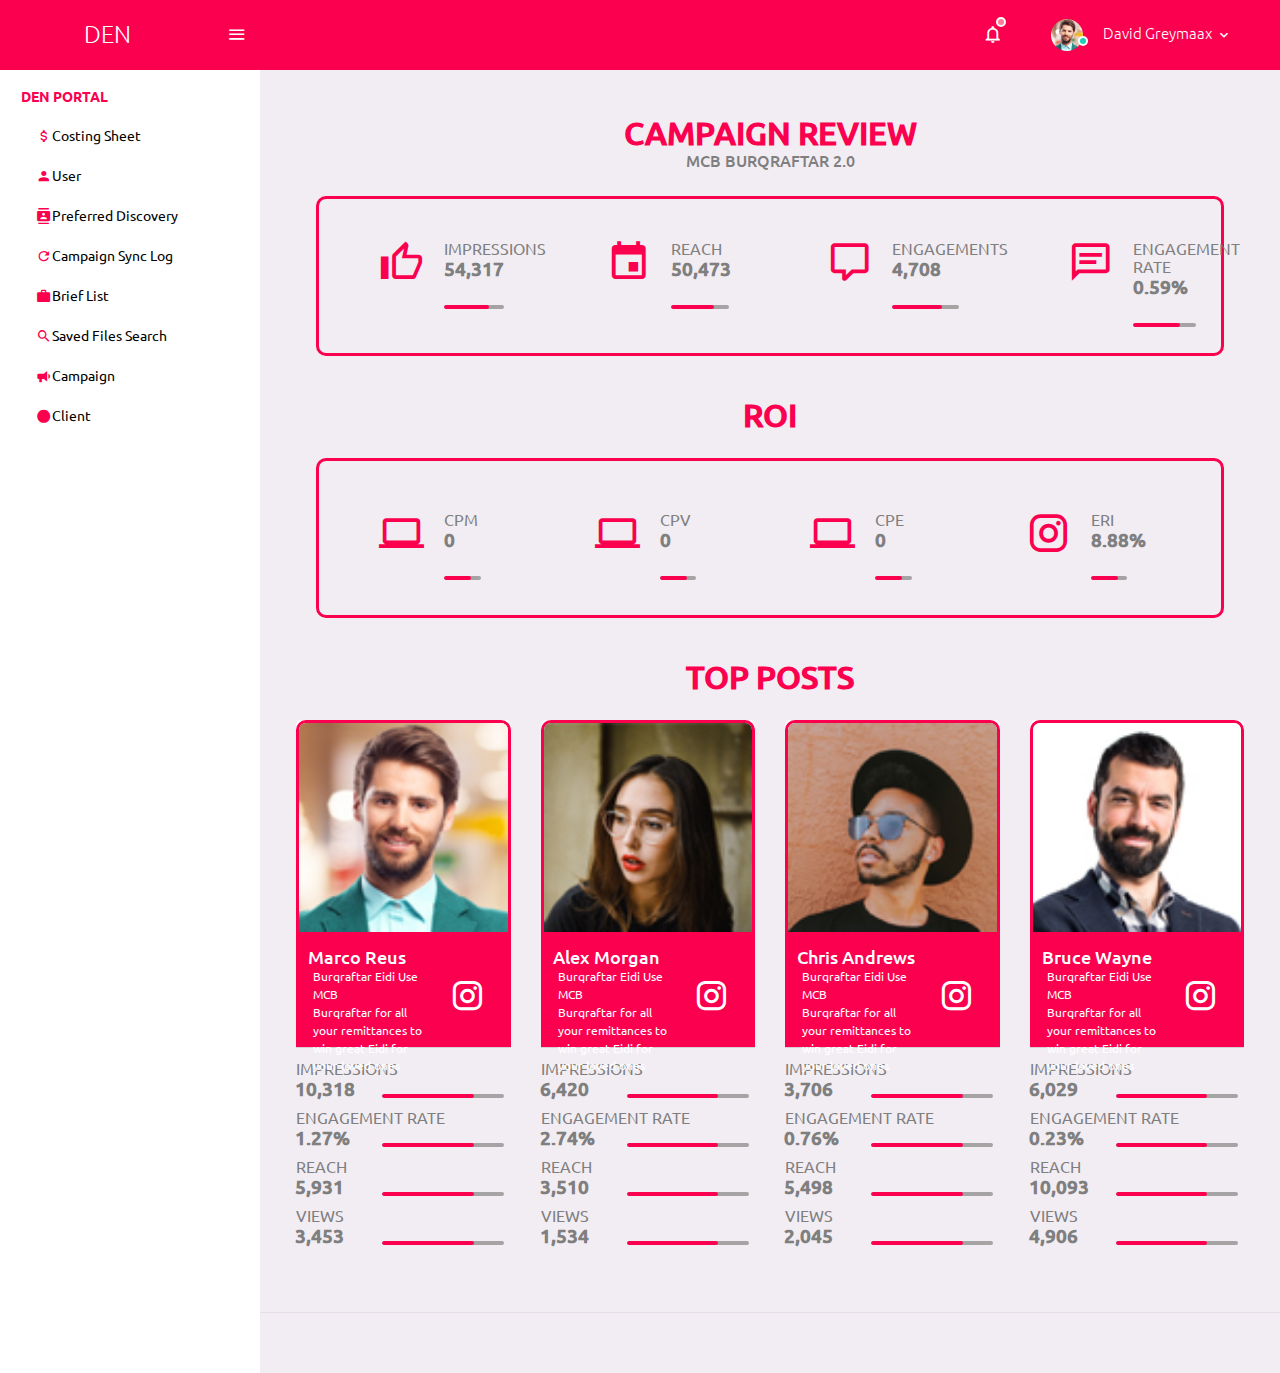
==== index.html @ 53831781 "first commit" ====
<!DOCTYPE html>
<html lang="en">

<head>
  <!-- Required meta tags -->
  <meta charset="utf-8">
  <meta name="viewport" content="width=device-width, initial-scale=1, shrink-to-fit=no">
  <title>Purple Admin</title>
  <!-- plugins:css -->
  <link rel="stylesheet" href="assets/vendors/mdi/css/materialdesignicons.min.css">
  <link rel="stylesheet" href="https://stackpath.bootstrapcdn.com/font-awesome/4.7.0/css/font-awesome.min.css" integrity="sha384-wvfXpqpZZVQGK6TAh5PVlGOfQNHSoD2xbE+QkPxCAFlNEevoEH3Sl0sibVcOQVnN" crossorigin="anonymous">
  <link rel="stylesheet" href="assets/vendors/css/vendor.bundle.base.css">
  <!-- endinject -->
  <!-- Plugin css for this page -->
  <!-- End plugin css for this page -->
  <!-- inject:css -->
  <!-- endinject -->
  <!-- Layout styles -->
  <link rel="stylesheet" href="./assets/css/styles.css">
  <!-- End layout styles -->
  <link rel="shortcut icon" href="assets/images/favicon.png" />
</head>

<body>
  <div class="container-scroller">
    <!-- partial:partials/_navbar.html -->
    <nav class="navbar default-layout-navbar col-lg-12 col-12 p-0 fixed-top d-flex flex-row">
      <div class="text-center navbar-brand-wrapper d-flex align-items-center justify-content-center">
        <a class="navbar-brand brand-logo" href="index.html">DEN</a>
        <button class="navbar-toggler navbar-toggler align-self-center" type="button" data-toggle="minimize">
          <span class="mdi mdi-menu" style="color: #fff;"></span>
        </button>
      </div>
      <div class="navbar-menu-wrapper d-flex align-items-stretch">
        <ul class="navbar-nav navbar-nav-right">
          <li class="nav-item dropdown">
            <a class="nav-link count-indicator dropdown-toggle" id="notificationDropdown" href="#"
              data-toggle="dropdown">
              <i class="mdi mdi-bell-outline"></i>
              <span class="count-symbol bg-danger"></span>
            </a>
            <div class="dropdown-menu dropdown-menu-right navbar-dropdown preview-list"
              aria-labelledby="notificationDropdown">
              <h6 class="p-3 mb-0">Notifications</h6>
              <div class="dropdown-divider"></div>
              <a class="dropdown-item preview-item">
                <div class="preview-thumbnail">
                  <div class="preview-icon bg-success">
                    <i class="mdi mdi-calendar"></i>
                  </div>
                </div>
                <div class="preview-item-content d-flex align-items-start flex-column justify-content-center">
                  <h6 class="preview-subject font-weight-normal mb-1">Event today</h6>
                  <p class="text-gray ellipsis mb-0"> Just a reminder that you have an event today </p>
                </div>
              </a>
              <div class="dropdown-divider"></div>
              <a class="dropdown-item preview-item">
                <div class="preview-thumbnail">
                  <div class="preview-icon bg-warning">
                    <i class="mdi mdi-settings"></i>
                  </div>
                </div>
                <div class="preview-item-content d-flex align-items-start flex-column justify-content-center">
                  <h6 class="preview-subject font-weight-normal mb-1">Settings</h6>
                  <p class="text-gray ellipsis mb-0"> Update dashboard </p>
                </div>
              </a>
              <div class="dropdown-divider"></div>
              <a class="dropdown-item preview-item">
                <div class="preview-thumbnail">
                  <div class="preview-icon bg-info">
                    <i class="mdi mdi-link-variant"></i>
                  </div>
                </div>
                <div class="preview-item-content d-flex align-items-start flex-column justify-content-center">
                  <h6 class="preview-subject font-weight-normal mb-1">Launch Admin</h6>
                  <p class="text-gray ellipsis mb-0"> New admin wow! </p>
                </div>
              </a>
              <div class="dropdown-divider"></div>
              <h6 class="p-3 mb-0 text-center">See all notifications</h6>
            </div>
          </li>
          <li class="nav-item nav-profile dropdown">
            <a class="nav-link dropdown-toggle" id="profileDropdown" href="#" data-toggle="dropdown"
              aria-expanded="false">
              <div class="nav-profile-img">
                <img src="assets/images/faces/face1.jpg" alt="image">
                <span class="availability-status online"></span>
              </div>
              <div class="nav-profile-text">
                <p class="mb-1">David Greymaax</p>
              </div>
            </a>
            <div class="dropdown-menu navbar-dropdown" aria-labelledby="profileDropdown">
              <a class="dropdown-item" href="#">
                <i class="mdi mdi-cached mr-2 text-success"></i> Activity Log </a>
              <div class="dropdown-divider"></div>
              <a class="dropdown-item" href="#">
                <i class="mdi mdi-logout mr-2 text-primary"></i> Signout </a>
            </div>
          </li>
        </ul>
        <button class="navbar-toggler navbar-toggler-right d-lg-none align-self-center" type="button"
          data-toggle="offcanvas">
          <span class="mdi mdi-menu"></span>
        </button>
      </div>
    </nav>
    <!-- partial -->
    <div class="container-fluid page-body-wrapper">
      <!-- partial:partials/_sidebar.html -->
      <nav class="sidebar sidebar-offcanvas" id="sidebar">

        <!-- <a class="nav-item nav-profile" href="#" class="nav-link">
              <div class="nav-profile-text d-flex flex-column">
                <span class="font-weight-bold heading mb-2">DEN PORTAL</span>
              </div>
            </a> -->
        <ul class="nav">
          <li class="nav-item nav-profile">
            <a href="#" class="nav-link">
              <div class="nav-profile-text d-flex flex-column">
                <span class="font-weight-bold heading mb-2">DEN PORTAL</span>
              </div>
            </a>
          </li>
          <li class="nav-item">
            <a class="nav-link" href="admin.html">
              <i class="mdi mdi-currency-usd menu-icon"></i>
              <span class="menu-title">Costing Sheet</span>
            </a>
          </li>
          <li class="nav-item">
            <a class="nav-link" data-toggle="collapse" href="#ui-basic" aria-expanded="false" aria-controls="ui-basic">
              <i class="mdi mdi-account menu-icon"></i>
              <span class="menu-title">User</span>
            </a>
          </li>
          <li class="nav-item">
            <a class="nav-link" href="pages/icons/mdi.html">
              <i class="mdi mdi-contacts menu-icon"></i>
              <span class="menu-title">Preferred Discovery</span>
            </a>
          </li>
          <li class="nav-item">
            <a class="nav-link" href="pages/forms/basic_elements.html">
              <i class="mdi mdi-refresh menu-icon"></i>
              <span class="menu-title">Campaign Sync Log</span>
            </a>
          </li>
          <li class="nav-item">
            <a class="nav-link" href="pages/charts/chartjs.html">
              <i class="mdi mdi-briefcase menu-icon"></i>
              <span class="menu-title">Brief List</span>
            </a>
          </li>
          <li class="nav-item">
            <a class="nav-link" href="pages/tables/basic-table.html">
              <i class="mdi mdi-magnify menu-icon"></i>
              <span class="menu-title">Saved Files Search</span>
            </a>
          </li>
          <li class="nav-item">
            <a class="nav-link" data-toggle="collapse" href="#general-pages" aria-expanded="false"
              aria-controls="general-pages">
              <i class="mdi mdi-bullhorn menu-icon"></i>
              <span class="menu-title">Campaign</span>
            </a>
          </li>
          <li class="nav-item">
            <a class="nav-link" href="pages/tables/basic-table.html">
              <i class="mdi mdi-brightness-1 menu-icon"></i>
              <!-- mdi mdi-brightness-1 mdi-checkbox-blank-circle -->
              <span class="menu-title">Client</span>
            </a>
          </li>
        </ul>
      </nav>
      <!-- partial -->
      <div class="main-panel">
        <div class="content-wrapper">
          <div class="page-header">
            <h1 class="row page-title props">
              CAMPAIGN REVIEW </h1>
            <h3 class="row page-title">
              MCB BURQRAFTAR 2.0 </h3>
          </div>
          <div id="proBanner">
            <div class="col-12">
              <span class="d-flex align-items-center purchase-popup">
                <div class="card-style2" style="padding: 0px;">
                  <div class="row col-12 row1">
                  <div class="col-3 card-style2">
                    <div class="col-3">
                      <i class="mdi mdi-thumb-up-outline menu-icon" style="color: #FB004F;font-size: 45px;"></i></a>
                    </div>
                    <div class="col-9">
                      <label class="row page-title">IMPRESSIONS</label>
                      <h1 class="row label-props">54,317</h1>
                      <div class=" row progress" style="width: 60%">
                        <div class="progress-bar" role="progressbar" style="width: 75%;background-color: #FB004F;"
                          aria-valuenow="75" aria-valuemin="0" aria-valuemax="100"></div>
                      </div>
                    </div>
                  </div>
                  <div class="col-3 card-style2">
                    <div class="col-3">
                      <i class="mdi mdi-calendar menu-icon" style="color: #FB004F;font-size: 45px;"></i></a>
                    </div>
                    <div class="col-9">
                      <label class="row page-title">REACH</label>
                      <h1 class="row label-props">50,473</h1>
                      <div class=" row progress" style="width: 60%">
                        <div class="progress-bar" role="progressbar" style="width: 75%;background-color: #FB004F;"
                          aria-valuenow="75" aria-valuemin="0" aria-valuemax="100"></div>
                      </div>
                    </div>
                  </div>
                  <div class="col-3 card-style2">
                    <div class="col-3">
                      <i class="mdi mdi-comment-outline menu-icon" style="color: #FB004F;font-size: 45px;"></i></a>
                    </div>
                    <div class="col-9">
                      <label class="row page-title">ENGAGEMENTS</label>
                      <h1 class="row label-props">4,708</h1>
                      <div class=" row progress" style="width: 60%">
                        <div class="progress-bar" role="progressbar" style="width: 75%;background-color: #FB004F;"
                          aria-valuenow="75" aria-valuemin="0" aria-valuemax="100"></div>
                      </div>
                    </div>
                  </div>
                  <div class="col-3 card-style2">
                    <div class="col-3">
                      <i class="mdi mdi-message-text-outline   menu-icon" style="color: #FB004F;font-size: 45px;"></i></a>
                    </div>
                    <div class="col-9">
                      <label class="row page-title">ENGAGEMENT RATE</label>
                      <h1 class="row label-props">0.59%</h1>
                      <div class=" row progress" style="width: 60%">
                        <div class="progress-bar" role="progressbar" style="width: 75%;background-color: #FB004F;"
                          aria-valuenow="75" aria-valuemin="0" aria-valuemax="100"></div>
                      </div>
                    </div>
                  </div>
                </div>
                </div>
              </span>
            </div>
          </div>
          <div class="page-header">
            <h1 class="row page-title props">
              ROI </h1>
          </div>
          <div id="proBanner">
            <div class="col-12">
              <span class="d-flex align-items-center purchase-popup">
                <div class="card-style2" style="padding: 0px;width: 100%;">
                  <div class="row col-12 row1">
                  <div class="col-3 card-style2">
                    <div class="col-3">
                      <i class="mdi mdi-laptop menu-icon" style="color: #FB004F;font-size: 45px;"></i></a>
                    </div>
                    <div class="col-9">
                      <label class="row page-title">CPM</label>
                      <h1 class="row label-props">0</h1>
                      <div class=" row progress" style="width: 40%">
                        <div class="progress-bar" role="progressbar" style="width: 75%;background-color: #FB004F;"
                          aria-valuenow="75" aria-valuemin="0" aria-valuemax="100"></div>
                      </div>
                    </div>
                  </div>
                  <div class="col-3 card-style2">
                    <div class="col-3">
                      <i class="mdi mdi-laptop menu-icon" style="color: #FB004F;font-size: 45px;"></i></a>
                    </div>
                    <div class="col-9">
                      <label class="row page-title">CPV</label>
                      <h1 class="row label-props">0</h1>
                      <div class=" row progress" style="width: 40%">
                        <div class="progress-bar" role="progressbar" style="width: 75%;background-color: #FB004F;"
                          aria-valuenow="75" aria-valuemin="0" aria-valuemax="100"></div>
                      </div>
                    </div>
                  </div>
                  <div class="col-3 card-style2">
                    <div class="col-3">
                      <i class="mdi mdi-laptop menu-icon" style="color: #FB004F;font-size: 45px;"></i></a>
                    </div>
                    <div class="col-9">
                      <label class="row page-title">CPE</label>
                      <h1 class="row label-props">0</h1>
                      <div class=" row progress" style="width: 40%">
                        <div class="progress-bar" role="progressbar" style="width: 75%;background-color: #FB004F;"
                          aria-valuenow="75" aria-valuemin="0" aria-valuemax="100"></div>
                      </div>
                    </div>
                  </div>
                  <div class="col-3 card-style2">
                    <div class="col-3">
                      <i class="mdi mdi mdi-instagram menu-icon" style="color: #FB004F;font-size: 45px;"></i></a>
                    </div>
                    <div class="col-9">
                      <label class="row page-title">ERI</label>
                      <h1 class="row label-props">8.88%</h1>
                      <div class=" row progress" style="width: 40%">
                        <div class="progress-bar" role="progressbar" style="width: 75%;background-color: #FB004F;"
                          aria-valuenow="75" aria-valuemin="0" aria-valuemax="100"></div>
                      </div>
                    </div>
                  </div>
                </div>
                </div>
              </span>
            </div>
          </div>
          <div class="page-header">
            <h1 class="row page-title props">
              TOP POSTS </h1>
          </div>
          <div class="card-deck">
            <div class="card">
              <img class="card-img-top" src="./assets/images/faces/face1.jpg" alt="Card image cap">
              <div class="card-body">
                <h5 class="card-title">Marco Reus</h5>
                <div class="col-12 card-style2">
                  <div class="col-11 card-style1">
                    <p class="card-text card-style">Burqraftar Eidi Use MCB</p>
                    <p class="card-text card-style">Burqraftar for all your remittances to win great Eidi for your loved
                      ones</p>
                  </div>
                  <div class="col-1 card-style3">
                    <a class="nav-link" href="admin.html">
                      <i class="mdi mdi mdi-instagram menu-icon" style="color: #fff;font-size: 35px;"></i>
                    </a>
                  </div>
                </div>
              </div>
              <div class="card-footer">
                <!-- <small class="text-muted">Last updated 3 mins ago</small> -->
                <div>
                  <label class="row page-title">IMPRESSIONS</label>
                  <div class="col-12 card-style2 card-ints">
                    <div class="col-6 spacing">
                    <h1 class="label-props">10,318 </h1>
                  </div>
                  <div class="col-6 spacing">
                    <div class="progress">
                      <div class="progress-bar" role="progressbar" style="width: 75%;background-color: #FB004F;"
                        aria-valuenow="75" aria-valuemin="0" aria-valuemax="100"></div>
                    </div>
                    </div>
                  </div>
                </div>
                <div>
                  <label class="row page-title">ENGAGEMENT RATE</label>
                  <div class="col-12 card-style2 card-ints">
                    <div class="col-6 spacing">
                    <h1 class="label-props">1.27% </h1>
                  </div>
                  <div class="col-6 spacing">
                    <div class="progress">
                      <div class="progress-bar" role="progressbar" style="width: 75%;background-color: #FB004F;"
                        aria-valuenow="75" aria-valuemin="0" aria-valuemax="100"></div>
                    </div>
                    </div>
                  </div>

                </div>
                <div>
                  <label class="row page-title">REACH</label>
                  <div class="col-12 card-style2 card-ints">
                    <div class="col-6 spacing">
                    <h1 class="label-props">5,931 </h1>
                  </div>
                  <div class="col-6 spacing">
                    <div class="progress">
                      <div class="progress-bar" role="progressbar" style="width: 75%;background-color: #FB004F;"
                        aria-valuenow="75" aria-valuemin="0" aria-valuemax="100"></div>
                    </div>
                    </div>
                  </div>

                </div>
                <div>
                  <label class="row page-title">VIEWS</label>
                  <div class="col-12 card-style2 card-ints">
                    <div class="col-6 spacing">
                    <h1 class="label-props">3,453 </h1>
                  </div>
                  <div class="col-6 spacing">
                    <div class="progress">
                      <div class="progress-bar" role="progressbar" style="width: 75%;background-color: #FB004F;"
                        aria-valuenow="75" aria-valuemin="0" aria-valuemax="100"></div>
                    </div>
                    </div>
                  </div>
                </div>
              </div>
            </div>
            <div class="card">
              <img class="card-img-top" src="./assets/images/faces/face11.jpg" alt="Card image cap">
              <div class="card-body">
                <h5 class="card-title">Alex Morgan</h5>
                <div class="col-12 card-style2">
                  <div class="col-11 card-style1">
                    <p class="card-text card-style">Burqraftar Eidi Use MCB</p>
                    <p class="card-text card-style">Burqraftar for all your remittances to win great Eidi for your loved
                      ones</p>
                  </div>
                  <div class="col-1 card-style3">
                    <a class="nav-link" href="admin.html">
                      <i class="mdi mdi mdi-instagram menu-icon" style="color: #fff;font-size: 35px;"></i>
                    </a>
                  </div>
                </div>
              </div>
              <div class="card-footer">
                <!-- <small class="text-muted">Last updated 3 mins ago</small> -->
                <div>
                  <label class="row page-title">IMPRESSIONS</label>
                  <div class="col-12 card-style2 card-ints">
                    <div class="col-6 spacing">
                    <h1 class="label-props">6,420 </h1>
                  </div>
                  <div class="col-6 spacing">
                    <div class="progress">
                      <div class="progress-bar" role="progressbar" style="width: 75%;background-color: #FB004F;"
                        aria-valuenow="75" aria-valuemin="0" aria-valuemax="100"></div>
                    </div>
                    </div>
                  </div>
                </div>
                <div>
                  <label class="row page-title">ENGAGEMENT RATE</label>
                  <div class="col-12 card-style2 card-ints">
                    <div class="col-6 spacing">
                    <h1 class="label-props">2.74% </h1>
                  </div>
                  <div class="col-6 spacing">
                    <div class="progress">
                      <div class="progress-bar" role="progressbar" style="width: 75%;background-color: #FB004F;"
                        aria-valuenow="75" aria-valuemin="0" aria-valuemax="100"></div>
                    </div>
                    </div>
                  </div>
                </div>
                <div>
                  <label class="row page-title">REACH</label>
                  <div class="col-12 card-style2 card-ints">
                    <div class="col-6 spacing">
                    <h1 class="label-props">3,510 </h1>
                  </div>
                  <div class="col-6 spacing">
                    <div class="progress">
                      <div class="progress-bar" role="progressbar" style="width: 75%;background-color: #FB004F;"
                        aria-valuenow="75" aria-valuemin="0" aria-valuemax="100"></div>
                    </div>
                    </div>
                  </div>
                </div>
                <div>
                  <label class="row page-title">VIEWS</label>
                  <div class="col-12 card-style2 card-ints">
                    <div class="col-6 spacing">
                    <h1 class="label-props">1,534 </h1>
                  </div>
                  <div class="col-6 spacing">
                    <div class="progress">
                      <div class="progress-bar" role="progressbar" style="width: 75%;background-color: #FB004F;"
                        aria-valuenow="75" aria-valuemin="0" aria-valuemax="100"></div>
                    </div>
                    </div>
                  </div>
                </div>
              </div>
            </div>
            <div class="card">
              <img class="card-img-top" src="./assets/images/faces/face15.jpg" alt="Card image cap">
              <div class="card-body">
                <h5 class="card-title">Chris Andrews</h5>
                <div class="col-12 card-style2">
                  <div class="col-11 card-style1">
                    <p class="card-text card-style">Burqraftar Eidi Use MCB</p>
                    <p class="card-text card-style">Burqraftar for all your remittances to win great Eidi for your loved
                      ones</p>
                  </div>
                  <div class="col-1 card-style3">
                    <a class="nav-link" href="admin.html">
                      <i class="mdi mdi mdi-instagram menu-icon" style="color: #fff;font-size: 35px;"></i>
                    </a>
                  </div>
                </div>
              </div>
              <div class="card-footer">
                <!-- <small class="text-muted">Last updated 3 mins ago</small> -->
                <div>
                  <label class="row page-title">IMPRESSIONS</label>
                  <div class="col-12 card-style2 card-ints">
                    <div class="col-6 spacing">
                    <h1 class="label-props">3,706 </h1>
                  </div>
                  <div class="col-6 spacing">
                    <div class="progress">
                      <div class="progress-bar" role="progressbar" style="width: 75%;background-color: #FB004F;"
                        aria-valuenow="75" aria-valuemin="0" aria-valuemax="100"></div>
                    </div>
                    </div>
                  </div>
                </div>
                <div>
                  <label class="row page-title">ENGAGEMENT RATE</label>
                  <div class="col-12 card-style2 card-ints">
                    <div class="col-6 spacing">
                    <h1 class="label-props">0.76% </h1>
                  </div>
                  <div class="col-6 spacing">
                    <div class="progress">
                      <div class="progress-bar" role="progressbar" style="width: 75%;background-color: #FB004F;"
                        aria-valuenow="75" aria-valuemin="0" aria-valuemax="100"></div>
                    </div>
                    </div>
                  </div>
                </div>
                <div>
                  <label class="row page-title">REACH</label>
                  <div class="col-12 card-style2 card-ints">
                    <div class="col-6 spacing">
                    <h1 class="label-props">5,498 </h1>
                  </div>
                  <div class="col-6 spacing">
                    <div class="progress">
                      <div class="progress-bar" role="progressbar" style="width: 75%;background-color: #FB004F;"
                        aria-valuenow="75" aria-valuemin="0" aria-valuemax="100"></div>
                    </div>
                    </div>
                  </div>
                </div>
                <div>
                  <label class="row page-title">VIEWS</label>
                  <div class="col-12 card-style2 card-ints">
                    <div class="col-6 spacing">
                    <h1 class="label-props">2,045 </h1>
                  </div>
                  <div class="col-6 spacing">
                    <div class="progress">
                      <div class="progress-bar" role="progressbar" style="width: 75%;background-color: #FB004F;"
                        aria-valuenow="75" aria-valuemin="0" aria-valuemax="100"></div>
                    </div>
                    </div>
                  </div>
                </div>
              </div>
            </div>
            <div class="card">
              <img class="card-img-top" src="./assets/images/faces/face18.jpg" alt="Card image cap">
              <div class="card-body">
                <h5 class="card-title">Bruce Wayne</h5>
                <div class="col-12 card-style2">
                  <div class="col-11 card-style1">
                    <p class="card-text card-style">Burqraftar Eidi Use MCB</p>
                    <p class="card-text card-style">Burqraftar for all your remittances to win great Eidi for your loved
                      ones</p>
                  </div>
                  <div class="col-1 card-style3">
                    <a class="nav-link" href="admin.html">
                      <i class="mdi mdi mdi-instagram menu-icon" style="color: #fff;font-size: 35px;"></i>
                    </a>
                  </div>
                </div>
              </div>
              <div class="card-footer">
                <!-- <small class="text-muted">Last updated 3 mins ago</small> -->
                <div>
                  <label class="row page-title">IMPRESSIONS</label>
                  <div class="col-12 card-style2 card-ints">
                    <div class="col-6 spacing">
                    <h1 class="label-props">6,029 </h1>
                  </div>
                  <div class="col-6 spacing">
                    <div class="progress">
                      <div class="progress-bar" role="progressbar" style="width: 75%;background-color: #FB004F;"
                        aria-valuenow="75" aria-valuemin="0" aria-valuemax="100"></div>
                    </div>
                    </div>
                  </div>
                </div>
                <div>
                  <label class="row page-title">ENGAGEMENT RATE</label>
                  <div class="col-12 card-style2 card-ints">
                    <div class="col-6 spacing">
                    <h1 class="label-props">0.23% </h1>
                  </div>
                  <div class="col-6 spacing">
                    <div class="progress">
                      <div class="progress-bar" role="progressbar" style="width: 75%;background-color: #FB004F;"
                        aria-valuenow="75" aria-valuemin="0" aria-valuemax="100"></div>
                    </div>
                    </div>
                  </div>
                </div>
                <div>
                  <label class="row page-title">REACH</label>
                  <div class="col-12 card-style2 card-ints">
                    <div class="col-6 spacing">
                    <h1 class="label-props">10,093 </h1>
                  </div>
                  <div class="col-6 spacing">
                    <div class="progress">
                      <div class="progress-bar" role="progressbar" style="width: 75%;background-color: #FB004F;"
                        aria-valuenow="75" aria-valuemin="0" aria-valuemax="100"></div>
                    </div>
                    </div>
                  </div>
                </div>
                <div>
                  <label class="row page-title">VIEWS</label>
                  <div class="col-12 card-style2 card-ints">
                    <div class="col-6 spacing">
                    <h1 class="label-props">4,906 </h1>
                  </div>
                  <div class="col-6 spacing">
                    <div class="progress">
                      <div class="progress-bar" role="progressbar" style="width: 75%;background-color: #FB004F;"
                        aria-valuenow="75" aria-valuemin="0" aria-valuemax="100"></div>
                    </div>
                    </div>
                  </div>
                </div>
              </div>
            </div>
          </div>
        </div>
        <!-- content-wrapper ends -->
        <!-- partial:partials/_footer.html -->
        <footer class="footer">
          <div class="d-sm-flex justify-content-center justify-content-sm-between">

          </div>
        </footer>
        <!-- partial -->
      </div>
      <!-- main-panel ends -->
    </div>
    <!-- page-body-wrapper ends -->
  </div>
  <!-- container-scroller -->
  <!-- plugins:js -->
  <script src="assets/vendors/js/vendor.bundle.base.js"></script>
  <!-- endinject -->
  <!-- Plugin js for this page -->
  <script src="assets/vendors/chart.js/Chart.min.js"></script>
  <!-- End plugin js for this page -->
  <!-- inject:js -->
  <script src="assets/js/off-canvas.js"></script>
  <script src="assets/js/hoverable-collapse.js"></script>
  <script src="assets/js/misc.js"></script>
  <!-- endinject -->
  <!-- Custom js for this page -->
  <script src="assets/js/dashboard.js"></script>
  <script src="assets/js/todolist.js"></script>
  <!-- End custom js for this page -->
</body>

</html>
---- assets/vendors/css/vendor.bundle.base.css ----
/*
 * Container style
 */
.ps {
  overflow: hidden !important;
  overflow-anchor: none;
  -ms-overflow-style: none;
  touch-action: auto;
  -ms-touch-action: auto;
}

/*
 * Scrollbar rail styles
 */
.ps__rail-x {
  display: none;
  opacity: 0;
  transition: background-color .2s linear, opacity .2s linear;
  -webkit-transition: background-color .2s linear, opacity .2s linear;
  height: 15px;
  /* there must be 'bottom' or 'top' for ps__rail-x */
  bottom: 0px;
  /* please don't change 'position' */
  position: absolute;
}

.ps__rail-y {
  display: none;
  opacity: 0;
  transition: background-color .2s linear, opacity .2s linear;
  -webkit-transition: background-color .2s linear, opacity .2s linear;
  width: 15px;
  /* there must be 'right' or 'left' for ps__rail-y */
  right: 0;
  /* please don't change 'position' */
  position: absolute;
}

.ps--active-x > .ps__rail-x,
.ps--active-y > .ps__rail-y {
  display: block;
  background-color: transparent;
}

.ps:hover > .ps__rail-x,
.ps:hover > .ps__rail-y,
.ps--focus > .ps__rail-x,
.ps--focus > .ps__rail-y,
.ps--scrolling-x > .ps__rail-x,
.ps--scrolling-y > .ps__rail-y {
  opacity: 0.6;
}

.ps .ps__rail-x:hover,
.ps .ps__rail-y:hover,
.ps .ps__rail-x:focus,
.ps .ps__rail-y:focus,
.ps .ps__rail-x.ps--clicking,
.ps .ps__rail-y.ps--clicking {
  background-color: #eee;
  opacity: 0.9;
}

/*
 * Scrollbar thumb styles
 */
.ps__thumb-x {
  background-color: #aaa;
  border-radius: 6px;
  transition: background-color .2s linear, height .2s ease-in-out;
  -webkit-transition: background-color .2s linear, height .2s ease-in-out;
  height: 6px;
  /* there must be 'bottom' for ps__thumb-x */
  bottom: 2px;
  /* please don't change 'position' */
  position: absolute;
}

.ps__thumb-y {
  background-color: #aaa;
  border-radius: 6px;
  transition: background-color .2s linear, width .2s ease-in-out;
  -webkit-transition: background-color .2s linear, width .2s ease-in-out;
  width: 6px;
  /* there must be 'right' for ps__thumb-y */
  right: 2px;
  /* please don't change 'position' */
  position: absolute;
}

.ps__rail-x:hover > .ps__thumb-x,
.ps__rail-x:focus > .ps__thumb-x,
.ps__rail-x.ps--clicking .ps__thumb-x {
  background-color: #999;
  height: 11px;
}

.ps__rail-y:hover > .ps__thumb-y,
.ps__rail-y:focus > .ps__thumb-y,
.ps__rail-y.ps--clicking .ps__thumb-y {
  background-color: #999;
  width: 11px;
}

/* MS supports */
@supports (-ms-overflow-style: none) {
  .ps {
    overflow: auto !important;
  }
}

@media screen and (-ms-high-contrast: active), (-ms-high-contrast: none) {
  .ps {
    overflow: auto !important;
  }
}
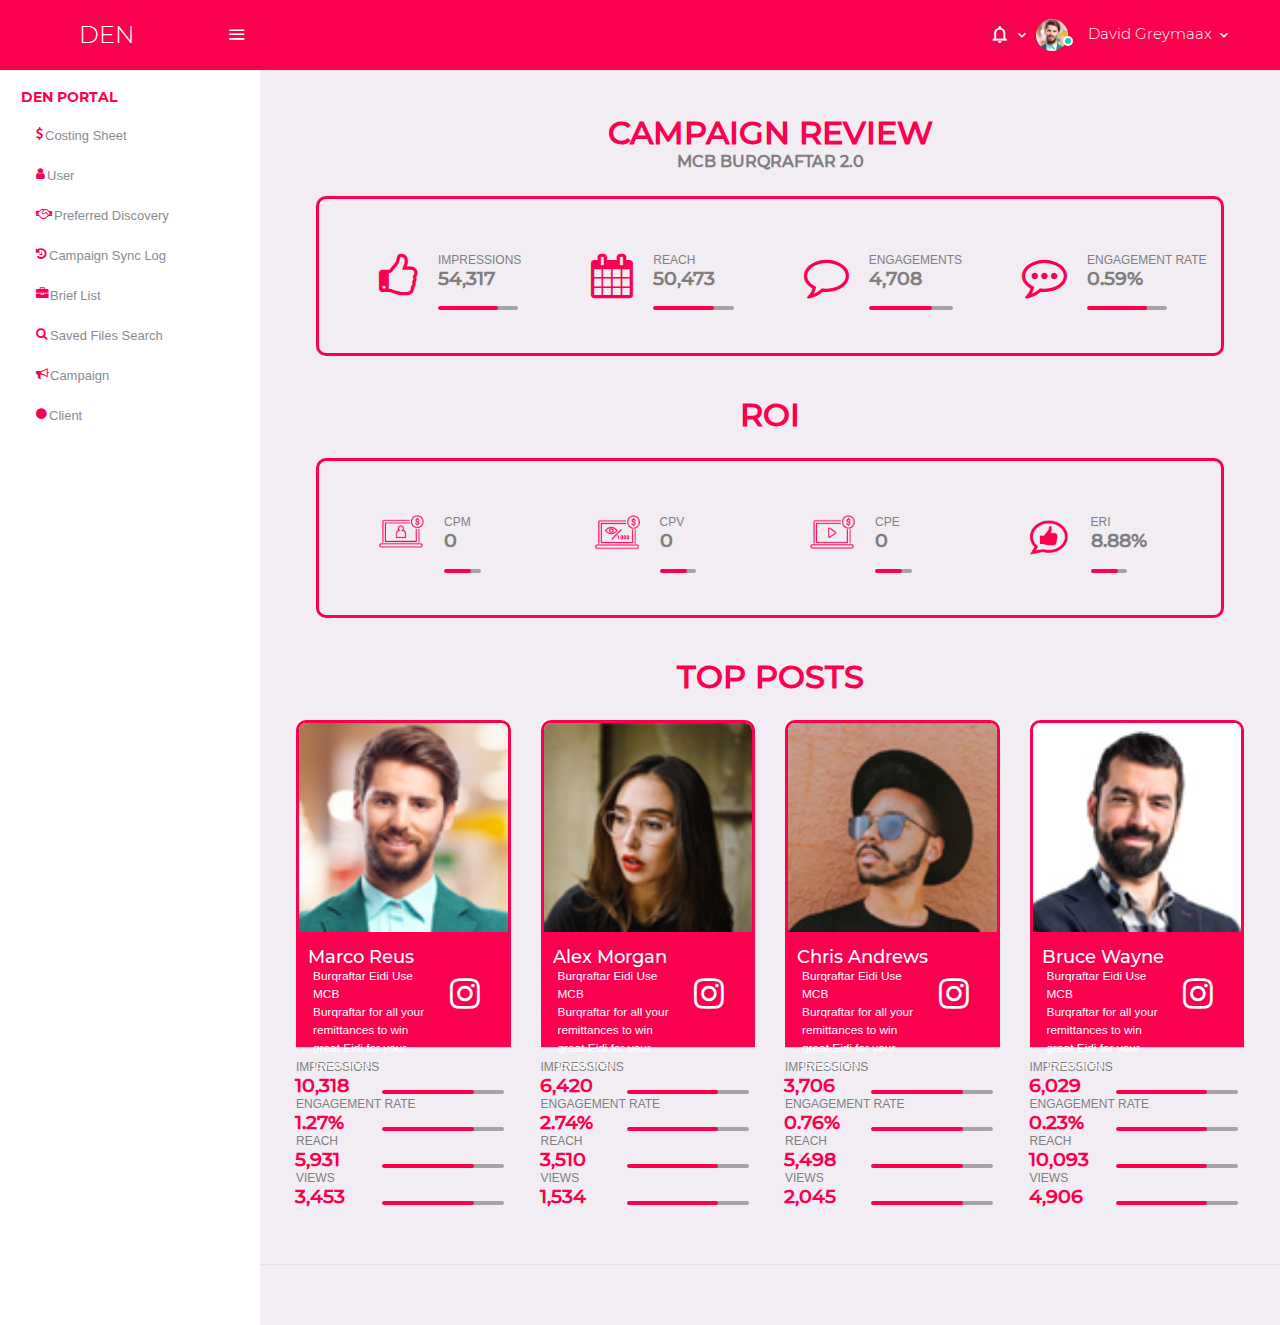
==== commit 51980dc5: "Updated changes" ====
--- a/index.html
+++ b/index.html
@@ -34,14 +34,14 @@
       <div class="navbar-menu-wrapper d-flex align-items-stretch">
         <ul class="navbar-nav navbar-nav-right">
           <li class="nav-item dropdown">
-            <a class="nav-link count-indicator dropdown-toggle" id="notificationDropdown" href="#"
-              data-toggle="dropdown">
-              <i class="mdi mdi-bell-outline"></i>
+            <a class="nav-link dropdown-toggle" id="notificationDropdown" href="#"
+              data-toggle="dropdown" style="background-color: #e80a50;border-radius: 50%;height: 30px;width: 24px;margin: 0 auto;">
+              <i class="mdi mdi-bell-outline" style="padding-left: 2px;"></i>
               <span class="count-symbol bg-danger"></span>
             </a>
             <div class="dropdown-menu dropdown-menu-right navbar-dropdown preview-list"
               aria-labelledby="notificationDropdown">
-              <h6 class="p-3 mb-0">Notifications</h6>
+              <h6 class="p-3 mb-0">Notifications Test</h6>
               <div class="dropdown-divider"></div>
               <a class="dropdown-item preview-item">
                 <div class="preview-thumbnail">
@@ -128,50 +128,50 @@
           </li>
           <li class="nav-item">
             <a class="nav-link" href="admin.html">
-              <i class="mdi mdi-currency-usd menu-icon"></i>
+              <i class="fa fa-usd menu-icon" aria-hidden="true"></i>
               <span class="menu-title">Costing Sheet</span>
             </a>
           </li>
           <li class="nav-item">
             <a class="nav-link" data-toggle="collapse" href="#ui-basic" aria-expanded="false" aria-controls="ui-basic">
-              <i class="mdi mdi-account menu-icon"></i>
+              <i class="fa fa-user menu-icon" aria-hidden="true"></i>
               <span class="menu-title">User</span>
             </a>
           </li>
           <li class="nav-item">
             <a class="nav-link" href="pages/icons/mdi.html">
-              <i class="mdi mdi-contacts menu-icon"></i>
+              <i class="fa fa-handshake-o menu-icon" aria-hidden="true"></i>
               <span class="menu-title">Preferred Discovery</span>
             </a>
           </li>
           <li class="nav-item">
             <a class="nav-link" href="pages/forms/basic_elements.html">
-              <i class="mdi mdi-refresh menu-icon"></i>
+              <i class="fa fa-history menu-icon" aria-hidden="true"></i>
               <span class="menu-title">Campaign Sync Log</span>
             </a>
           </li>
           <li class="nav-item">
             <a class="nav-link" href="pages/charts/chartjs.html">
-              <i class="mdi mdi-briefcase menu-icon"></i>
+              <i class="fa fa-briefcase menu-icon" aria-hidden="true"></i>
               <span class="menu-title">Brief List</span>
             </a>
           </li>
           <li class="nav-item">
             <a class="nav-link" href="pages/tables/basic-table.html">
-              <i class="mdi mdi-magnify menu-icon"></i>
+              <i class="fa fa-search menu-icon" aria-hidden="true"></i>
               <span class="menu-title">Saved Files Search</span>
             </a>
           </li>
           <li class="nav-item">
             <a class="nav-link" data-toggle="collapse" href="#general-pages" aria-expanded="false"
               aria-controls="general-pages">
-              <i class="mdi mdi-bullhorn menu-icon"></i>
+              <i class="fa fa-bullhorn menu-icon" aria-hidden="true"></i>
               <span class="menu-title">Campaign</span>
             </a>
           </li>
           <li class="nav-item">
             <a class="nav-link" href="pages/tables/basic-table.html">
-              <i class="mdi mdi-brightness-1 menu-icon"></i>
+              <i class="fa fa-circle menu-icon" aria-hidden="true"></i>
               <!-- mdi mdi-brightness-1 mdi-checkbox-blank-circle -->
               <span class="menu-title">Client</span>
             </a>
@@ -194,51 +194,51 @@
                   <div class="row col-12 row1">
                   <div class="col-3 card-style2">
                     <div class="col-3">
-                      <i class="mdi mdi-thumb-up-outline menu-icon" style="color: #FB004F;font-size: 45px;"></i></a>
-                    </div>
-                    <div class="col-9">
-                      <label class="row page-title">IMPRESSIONS</label>
+                      <i class="fa fa-thumbs-o-up menu-icon" aria-hidden="true" style="color: #FB004F;font-size: 45px;"></i></a>
+                    </div>
+                    <div class="col-9">
+                      <label class="row camReview">IMPRESSIONS</label>
                       <h1 class="row label-props">54,317</h1>
-                      <div class=" row progress" style="width: 60%">
-                        <div class="progress-bar" role="progressbar" style="width: 75%;background-color: #FB004F;"
-                          aria-valuenow="75" aria-valuemin="0" aria-valuemax="100"></div>
-                      </div>
-                    </div>
-                  </div>
-                  <div class="col-3 card-style2">
-                    <div class="col-3">
-                      <i class="mdi mdi-calendar menu-icon" style="color: #FB004F;font-size: 45px;"></i></a>
-                    </div>
-                    <div class="col-9">
-                      <label class="row page-title">REACH</label>
+                      <div class=" row progress" style="width: 90%">
+                        <div class="progress-bar" role="progressbar" style="width: 75%;background-color: #FB004F;"
+                          aria-valuenow="75" aria-valuemin="0" aria-valuemax="100"></div>
+                      </div>
+                    </div>
+                  </div>
+                  <div class="col-3 card-style2">
+                    <div class="col-3">
+                      <i class="fa fa-calendar menu-icon" aria-hidden="true" style="color: #FB004F;font-size: 45px;"></i></a>
+                    </div>
+                    <div class="col-9">
+                      <label class="row camReview">REACH</label>
                       <h1 class="row label-props">50,473</h1>
-                      <div class=" row progress" style="width: 60%">
-                        <div class="progress-bar" role="progressbar" style="width: 75%;background-color: #FB004F;"
-                          aria-valuenow="75" aria-valuemin="0" aria-valuemax="100"></div>
-                      </div>
-                    </div>
-                  </div>
-                  <div class="col-3 card-style2">
-                    <div class="col-3">
-                      <i class="mdi mdi-comment-outline menu-icon" style="color: #FB004F;font-size: 45px;"></i></a>
-                    </div>
-                    <div class="col-9">
-                      <label class="row page-title">ENGAGEMENTS</label>
+                      <div class=" row progress" style="width: 90%">
+                        <div class="progress-bar" role="progressbar" style="width: 75%;background-color: #FB004F;"
+                          aria-valuenow="75" aria-valuemin="0" aria-valuemax="100"></div>
+                      </div>
+                    </div>
+                  </div>
+                  <div class="col-3 card-style2">
+                    <div class="col-3">
+                      <i class="fa fa-comment-o menu-icon" aria-hidden="true" style="color: #FB004F;font-size: 45px;"></i></a>
+                    </div>
+                    <div class="col-9">
+                      <label class="row camReview">ENGAGEMENTS</label>
                       <h1 class="row label-props">4,708</h1>
-                      <div class=" row progress" style="width: 60%">
-                        <div class="progress-bar" role="progressbar" style="width: 75%;background-color: #FB004F;"
-                          aria-valuenow="75" aria-valuemin="0" aria-valuemax="100"></div>
-                      </div>
-                    </div>
-                  </div>
-                  <div class="col-3 card-style2">
-                    <div class="col-3">
-                      <i class="mdi mdi-message-text-outline   menu-icon" style="color: #FB004F;font-size: 45px;"></i></a>
-                    </div>
-                    <div class="col-9">
-                      <label class="row page-title">ENGAGEMENT RATE</label>
+                      <div class=" row progress" style="width: 90%">
+                        <div class="progress-bar" role="progressbar" style="width: 75%;background-color: #FB004F;"
+                          aria-valuenow="75" aria-valuemin="0" aria-valuemax="100"></div>
+                      </div>
+                    </div>
+                  </div>
+                  <div class="col-3 card-style2">
+                    <div class="col-3">
+                      <i class="fa fa-commenting-o menu-icon" aria-hidden="true" style="color: #FB004F;font-size: 45px;"></i></a>
+                    </div>
+                    <div class="col-9">
+                      <label class="row camReview">ENGAGEMENT RATE</label>
                       <h1 class="row label-props">0.59%</h1>
-                      <div class=" row progress" style="width: 60%">
+                      <div class=" row progress" style="width: 90%">
                         <div class="progress-bar" role="progressbar" style="width: 75%;background-color: #FB004F;"
                           aria-valuenow="75" aria-valuemin="0" aria-valuemax="100"></div>
                       </div>
@@ -260,10 +260,10 @@
                   <div class="row col-12 row1">
                   <div class="col-3 card-style2">
                     <div class="col-3">
-                      <i class="mdi mdi-laptop menu-icon" style="color: #FB004F;font-size: 45px;"></i></a>
-                    </div>
-                    <div class="col-9">
-                      <label class="row page-title">CPM</label>
+                      <img src="./Images/cost-per-engagement v1.png" style="width: 45px;"></a>
+                    </div>
+                    <div class="col-9">
+                      <label class="row camReview">CPM</label>
                       <h1 class="row label-props">0</h1>
                       <div class=" row progress" style="width: 40%">
                         <div class="progress-bar" role="progressbar" style="width: 75%;background-color: #FB004F;"
@@ -273,10 +273,10 @@
                   </div>
                   <div class="col-3 card-style2">
                     <div class="col-3">
-                      <i class="mdi mdi-laptop menu-icon" style="color: #FB004F;font-size: 45px;"></i></a>
-                    </div>
-                    <div class="col-9">
-                      <label class="row page-title">CPV</label>
+                      <img src="./Images/cpmv1.png" style="width: 45px;"></a>
+                    </div>
+                    <div class="col-9">
+                      <label class="row camReview">CPV</label>
                       <h1 class="row label-props">0</h1>
                       <div class=" row progress" style="width: 40%">
                         <div class="progress-bar" role="progressbar" style="width: 75%;background-color: #FB004F;"
@@ -286,10 +286,10 @@
                   </div>
                   <div class="col-3 card-style2">
                     <div class="col-3">
-                      <i class="mdi mdi-laptop menu-icon" style="color: #FB004F;font-size: 45px;"></i></a>
-                    </div>
-                    <div class="col-9">
-                      <label class="row page-title">CPE</label>
+                      <img src="./Images/cpvv1.png" style="width: 45px;"></a>
+                    </div>
+                    <div class="col-9">
+                      <label class="row camReview">CPE</label>
                       <h1 class="row label-props">0</h1>
                       <div class=" row progress" style="width: 40%">
                         <div class="progress-bar" role="progressbar" style="width: 75%;background-color: #FB004F;"
@@ -299,10 +299,10 @@
                   </div>
                   <div class="col-3 card-style2">
                     <div class="col-3">
-                      <i class="mdi mdi mdi-instagram menu-icon" style="color: #FB004F;font-size: 45px;"></i></a>
-                    </div>
-                    <div class="col-9">
-                      <label class="row page-title">ERI</label>
+                      <img src="./Images/ERIIcon.png" style="width: 45px;"></a>
+                    </div>
+                    <div class="col-9">
+                      <label class="row camReview">ERI</label>
                       <h1 class="row label-props">8.88%</h1>
                       <div class=" row progress" style="width: 40%">
                         <div class="progress-bar" role="progressbar" style="width: 75%;background-color: #FB004F;"
@@ -331,8 +331,8 @@
                       ones</p>
                   </div>
                   <div class="col-1 card-style3">
-                    <a class="nav-link" href="admin.html">
-                      <i class="mdi mdi mdi-instagram menu-icon" style="color: #fff;font-size: 35px;"></i>
+                    <a class="nav-link" href="#">
+                      <i class="fa fa-instagram menu-icon" aria-hidden="true" style="color: #fff;font-size: 35px;"></i>
                     </a>
                   </div>
                 </div>
@@ -340,24 +340,24 @@
               <div class="card-footer">
                 <!-- <small class="text-muted">Last updated 3 mins ago</small> -->
                 <div>
-                  <label class="row page-title">IMPRESSIONS</label>
-                  <div class="col-12 card-style2 card-ints">
-                    <div class="col-6 spacing">
-                    <h1 class="label-props">10,318 </h1>
-                  </div>
-                  <div class="col-6 spacing">
-                    <div class="progress">
-                      <div class="progress-bar" role="progressbar" style="width: 75%;background-color: #FB004F;"
-                        aria-valuenow="75" aria-valuemin="0" aria-valuemax="100"></div>
-                    </div>
-                    </div>
-                  </div>
-                </div>
-                <div>
-                  <label class="row page-title">ENGAGEMENT RATE</label>
-                  <div class="col-12 card-style2 card-ints">
-                    <div class="col-6 spacing">
-                    <h1 class="label-props">1.27% </h1>
+                  <label class="row camReview">IMPRESSIONS</label>
+                  <div class="col-12 card-style2 card-ints">
+                    <div class="col-6 spacing">
+                    <h1 class="label-props1">10,318 </h1>
+                  </div>
+                  <div class="col-6 spacing">
+                    <div class="progress">
+                      <div class="progress-bar" role="progressbar" style="width: 75%;background-color: #FB004F;"
+                        aria-valuenow="75" aria-valuemin="0" aria-valuemax="100"></div>
+                    </div>
+                    </div>
+                  </div>
+                </div>
+                <div>
+                  <label class="row camReview">ENGAGEMENT RATE</label>
+                  <div class="col-12 card-style2 card-ints">
+                    <div class="col-6 spacing">
+                    <h1 class="label-props1">1.27% </h1>
                   </div>
                   <div class="col-6 spacing">
                     <div class="progress">
@@ -369,10 +369,10 @@
 
                 </div>
                 <div>
-                  <label class="row page-title">REACH</label>
-                  <div class="col-12 card-style2 card-ints">
-                    <div class="col-6 spacing">
-                    <h1 class="label-props">5,931 </h1>
+                  <label class="row camReview">REACH</label>
+                  <div class="col-12 card-style2 card-ints">
+                    <div class="col-6 spacing">
+                    <h1 class="label-props1">5,931 </h1>
                   </div>
                   <div class="col-6 spacing">
                     <div class="progress">
@@ -384,10 +384,10 @@
 
                 </div>
                 <div>
-                  <label class="row page-title">VIEWS</label>
-                  <div class="col-12 card-style2 card-ints">
-                    <div class="col-6 spacing">
-                    <h1 class="label-props">3,453 </h1>
+                  <label class="row camReview">VIEWS</label>
+                  <div class="col-12 card-style2 card-ints">
+                    <div class="col-6 spacing">
+                    <h1 class="label-props1">3,453 </h1>
                   </div>
                   <div class="col-6 spacing">
                     <div class="progress">
@@ -410,8 +410,8 @@
                       ones</p>
                   </div>
                   <div class="col-1 card-style3">
-                    <a class="nav-link" href="admin.html">
-                      <i class="mdi mdi mdi-instagram menu-icon" style="color: #fff;font-size: 35px;"></i>
+                    <a class="nav-link" href="#">
+                      <i class="fa fa-instagram menu-icon" aria-hidden="true" style="color: #fff;font-size: 35px;"></i>
                     </a>
                   </div>
                 </div>
@@ -419,52 +419,52 @@
               <div class="card-footer">
                 <!-- <small class="text-muted">Last updated 3 mins ago</small> -->
                 <div>
-                  <label class="row page-title">IMPRESSIONS</label>
-                  <div class="col-12 card-style2 card-ints">
-                    <div class="col-6 spacing">
-                    <h1 class="label-props">6,420 </h1>
-                  </div>
-                  <div class="col-6 spacing">
-                    <div class="progress">
-                      <div class="progress-bar" role="progressbar" style="width: 75%;background-color: #FB004F;"
-                        aria-valuenow="75" aria-valuemin="0" aria-valuemax="100"></div>
-                    </div>
-                    </div>
-                  </div>
-                </div>
-                <div>
-                  <label class="row page-title">ENGAGEMENT RATE</label>
-                  <div class="col-12 card-style2 card-ints">
-                    <div class="col-6 spacing">
-                    <h1 class="label-props">2.74% </h1>
-                  </div>
-                  <div class="col-6 spacing">
-                    <div class="progress">
-                      <div class="progress-bar" role="progressbar" style="width: 75%;background-color: #FB004F;"
-                        aria-valuenow="75" aria-valuemin="0" aria-valuemax="100"></div>
-                    </div>
-                    </div>
-                  </div>
-                </div>
-                <div>
-                  <label class="row page-title">REACH</label>
-                  <div class="col-12 card-style2 card-ints">
-                    <div class="col-6 spacing">
-                    <h1 class="label-props">3,510 </h1>
-                  </div>
-                  <div class="col-6 spacing">
-                    <div class="progress">
-                      <div class="progress-bar" role="progressbar" style="width: 75%;background-color: #FB004F;"
-                        aria-valuenow="75" aria-valuemin="0" aria-valuemax="100"></div>
-                    </div>
-                    </div>
-                  </div>
-                </div>
-                <div>
-                  <label class="row page-title">VIEWS</label>
-                  <div class="col-12 card-style2 card-ints">
-                    <div class="col-6 spacing">
-                    <h1 class="label-props">1,534 </h1>
+                  <label class="row camReview">IMPRESSIONS</label>
+                  <div class="col-12 card-style2 card-ints">
+                    <div class="col-6 spacing">
+                    <h1 class="label-props1">6,420 </h1>
+                  </div>
+                  <div class="col-6 spacing">
+                    <div class="progress">
+                      <div class="progress-bar" role="progressbar" style="width: 75%;background-color: #FB004F;"
+                        aria-valuenow="75" aria-valuemin="0" aria-valuemax="100"></div>
+                    </div>
+                    </div>
+                  </div>
+                </div>
+                <div>
+                  <label class="row camReview">ENGAGEMENT RATE</label>
+                  <div class="col-12 card-style2 card-ints">
+                    <div class="col-6 spacing">
+                    <h1 class="label-props1">2.74% </h1>
+                  </div>
+                  <div class="col-6 spacing">
+                    <div class="progress">
+                      <div class="progress-bar" role="progressbar" style="width: 75%;background-color: #FB004F;"
+                        aria-valuenow="75" aria-valuemin="0" aria-valuemax="100"></div>
+                    </div>
+                    </div>
+                  </div>
+                </div>
+                <div>
+                  <label class="row camReview">REACH</label>
+                  <div class="col-12 card-style2 card-ints">
+                    <div class="col-6 spacing">
+                    <h1 class="label-props1">3,510 </h1>
+                  </div>
+                  <div class="col-6 spacing">
+                    <div class="progress">
+                      <div class="progress-bar" role="progressbar" style="width: 75%;background-color: #FB004F;"
+                        aria-valuenow="75" aria-valuemin="0" aria-valuemax="100"></div>
+                    </div>
+                    </div>
+                  </div>
+                </div>
+                <div>
+                  <label class="row camReview">VIEWS</label>
+                  <div class="col-12 card-style2 card-ints">
+                    <div class="col-6 spacing">
+                    <h1 class="label-props1">1,534 </h1>
                   </div>
                   <div class="col-6 spacing">
                     <div class="progress">
@@ -487,8 +487,8 @@
                       ones</p>
                   </div>
                   <div class="col-1 card-style3">
-                    <a class="nav-link" href="admin.html">
-                      <i class="mdi mdi mdi-instagram menu-icon" style="color: #fff;font-size: 35px;"></i>
+                    <a class="nav-link" href="#">
+                      <i class="fa fa-instagram menu-icon" aria-hidden="true" style="color: #fff;font-size: 35px;"></i>
                     </a>
                   </div>
                 </div>
@@ -496,52 +496,52 @@
               <div class="card-footer">
                 <!-- <small class="text-muted">Last updated 3 mins ago</small> -->
                 <div>
-                  <label class="row page-title">IMPRESSIONS</label>
-                  <div class="col-12 card-style2 card-ints">
-                    <div class="col-6 spacing">
-                    <h1 class="label-props">3,706 </h1>
-                  </div>
-                  <div class="col-6 spacing">
-                    <div class="progress">
-                      <div class="progress-bar" role="progressbar" style="width: 75%;background-color: #FB004F;"
-                        aria-valuenow="75" aria-valuemin="0" aria-valuemax="100"></div>
-                    </div>
-                    </div>
-                  </div>
-                </div>
-                <div>
-                  <label class="row page-title">ENGAGEMENT RATE</label>
-                  <div class="col-12 card-style2 card-ints">
-                    <div class="col-6 spacing">
-                    <h1 class="label-props">0.76% </h1>
-                  </div>
-                  <div class="col-6 spacing">
-                    <div class="progress">
-                      <div class="progress-bar" role="progressbar" style="width: 75%;background-color: #FB004F;"
-                        aria-valuenow="75" aria-valuemin="0" aria-valuemax="100"></div>
-                    </div>
-                    </div>
-                  </div>
-                </div>
-                <div>
-                  <label class="row page-title">REACH</label>
-                  <div class="col-12 card-style2 card-ints">
-                    <div class="col-6 spacing">
-                    <h1 class="label-props">5,498 </h1>
-                  </div>
-                  <div class="col-6 spacing">
-                    <div class="progress">
-                      <div class="progress-bar" role="progressbar" style="width: 75%;background-color: #FB004F;"
-                        aria-valuenow="75" aria-valuemin="0" aria-valuemax="100"></div>
-                    </div>
-                    </div>
-                  </div>
-                </div>
-                <div>
-                  <label class="row page-title">VIEWS</label>
-                  <div class="col-12 card-style2 card-ints">
-                    <div class="col-6 spacing">
-                    <h1 class="label-props">2,045 </h1>
+                  <label class="row camReview">IMPRESSIONS</label>
+                  <div class="col-12 card-style2 card-ints">
+                    <div class="col-6 spacing">
+                    <h1 class="label-props1">3,706 </h1>
+                  </div>
+                  <div class="col-6 spacing">
+                    <div class="progress">
+                      <div class="progress-bar" role="progressbar" style="width: 75%;background-color: #FB004F;"
+                        aria-valuenow="75" aria-valuemin="0" aria-valuemax="100"></div>
+                    </div>
+                    </div>
+                  </div>
+                </div>
+                <div>
+                  <label class="row camReview">ENGAGEMENT RATE</label>
+                  <div class="col-12 card-style2 card-ints">
+                    <div class="col-6 spacing">
+                    <h1 class="label-props1">0.76% </h1>
+                  </div>
+                  <div class="col-6 spacing">
+                    <div class="progress">
+                      <div class="progress-bar" role="progressbar" style="width: 75%;background-color: #FB004F;"
+                        aria-valuenow="75" aria-valuemin="0" aria-valuemax="100"></div>
+                    </div>
+                    </div>
+                  </div>
+                </div>
+                <div>
+                  <label class="row camReview">REACH</label>
+                  <div class="col-12 card-style2 card-ints">
+                    <div class="col-6 spacing">
+                    <h1 class="label-props1">5,498 </h1>
+                  </div>
+                  <div class="col-6 spacing">
+                    <div class="progress">
+                      <div class="progress-bar" role="progressbar" style="width: 75%;background-color: #FB004F;"
+                        aria-valuenow="75" aria-valuemin="0" aria-valuemax="100"></div>
+                    </div>
+                    </div>
+                  </div>
+                </div>
+                <div>
+                  <label class="row camReview">VIEWS</label>
+                  <div class="col-12 card-style2 card-ints">
+                    <div class="col-6 spacing">
+                    <h1 class="label-props1">2,045 </h1>
                   </div>
                   <div class="col-6 spacing">
                     <div class="progress">
@@ -564,8 +564,8 @@
                       ones</p>
                   </div>
                   <div class="col-1 card-style3">
-                    <a class="nav-link" href="admin.html">
-                      <i class="mdi mdi mdi-instagram menu-icon" style="color: #fff;font-size: 35px;"></i>
+                    <a class="nav-link" href="#">
+                      <i class="fa fa-instagram menu-icon" aria-hidden="true" style="color: #fff;font-size: 35px;"></i>
                     </a>
                   </div>
                 </div>
@@ -573,52 +573,52 @@
               <div class="card-footer">
                 <!-- <small class="text-muted">Last updated 3 mins ago</small> -->
                 <div>
-                  <label class="row page-title">IMPRESSIONS</label>
-                  <div class="col-12 card-style2 card-ints">
-                    <div class="col-6 spacing">
-                    <h1 class="label-props">6,029 </h1>
-                  </div>
-                  <div class="col-6 spacing">
-                    <div class="progress">
-                      <div class="progress-bar" role="progressbar" style="width: 75%;background-color: #FB004F;"
-                        aria-valuenow="75" aria-valuemin="0" aria-valuemax="100"></div>
-                    </div>
-                    </div>
-                  </div>
-                </div>
-                <div>
-                  <label class="row page-title">ENGAGEMENT RATE</label>
-                  <div class="col-12 card-style2 card-ints">
-                    <div class="col-6 spacing">
-                    <h1 class="label-props">0.23% </h1>
-                  </div>
-                  <div class="col-6 spacing">
-                    <div class="progress">
-                      <div class="progress-bar" role="progressbar" style="width: 75%;background-color: #FB004F;"
-                        aria-valuenow="75" aria-valuemin="0" aria-valuemax="100"></div>
-                    </div>
-                    </div>
-                  </div>
-                </div>
-                <div>
-                  <label class="row page-title">REACH</label>
-                  <div class="col-12 card-style2 card-ints">
-                    <div class="col-6 spacing">
-                    <h1 class="label-props">10,093 </h1>
-                  </div>
-                  <div class="col-6 spacing">
-                    <div class="progress">
-                      <div class="progress-bar" role="progressbar" style="width: 75%;background-color: #FB004F;"
-                        aria-valuenow="75" aria-valuemin="0" aria-valuemax="100"></div>
-                    </div>
-                    </div>
-                  </div>
-                </div>
-                <div>
-                  <label class="row page-title">VIEWS</label>
-                  <div class="col-12 card-style2 card-ints">
-                    <div class="col-6 spacing">
-                    <h1 class="label-props">4,906 </h1>
+                  <label class="row camReview">IMPRESSIONS</label>
+                  <div class="col-12 card-style2 card-ints">
+                    <div class="col-6 spacing">
+                    <h1 class="label-props1">6,029 </h1>
+                  </div>
+                  <div class="col-6 spacing">
+                    <div class="progress">
+                      <div class="progress-bar" role="progressbar" style="width: 75%;background-color: #FB004F;"
+                        aria-valuenow="75" aria-valuemin="0" aria-valuemax="100"></div>
+                    </div>
+                    </div>
+                  </div>
+                </div>
+                <div>
+                  <label class="row camReview">ENGAGEMENT RATE</label>
+                  <div class="col-12 card-style2 card-ints">
+                    <div class="col-6 spacing">
+                    <h1 class="label-props1">0.23% </h1>
+                  </div>
+                  <div class="col-6 spacing">
+                    <div class="progress">
+                      <div class="progress-bar" role="progressbar" style="width: 75%;background-color: #FB004F;"
+                        aria-valuenow="75" aria-valuemin="0" aria-valuemax="100"></div>
+                    </div>
+                    </div>
+                  </div>
+                </div>
+                <div>
+                  <label class="row camReview">REACH</label>
+                  <div class="col-12 card-style2 card-ints">
+                    <div class="col-6 spacing">
+                    <h1 class="label-props1">10,093 </h1>
+                  </div>
+                  <div class="col-6 spacing">
+                    <div class="progress">
+                      <div class="progress-bar" role="progressbar" style="width: 75%;background-color: #FB004F;"
+                        aria-valuenow="75" aria-valuemin="0" aria-valuemax="100"></div>
+                    </div>
+                    </div>
+                  </div>
+                </div>
+                <div>
+                  <label class="row camReview">VIEWS</label>
+                  <div class="col-12 card-style2 card-ints">
+                    <div class="col-6 spacing">
+                    <h1 class="label-props1">4,906 </h1>
                   </div>
                   <div class="col-6 spacing">
                     <div class="progress">
--- a/assets/css/styles.css
+++ b/assets/css/styles.css
@@ -1783,7 +1783,7 @@
     box-sizing: border-box; }
   
   html {
-    font-family: sans-serif;
+    font-family: Montserrat;
     line-height: 1.15;
     -webkit-text-size-adjust: 100%;
     -webkit-tap-highlight-color: rgba(0, 0, 0, 0); }
@@ -1793,7 +1793,7 @@
   
   body {
     margin: 0;
-    font-family: -apple-system, BlinkMacSystemFont, "Segoe UI", Roboto, "Helvetica Neue", Arial, "Noto Sans", sans-serif, "Apple Color Emoji", "Segoe UI Emoji", "Segoe UI Symbol", "Noto Color Emoji";
+    font-family: "Montserrat", -apple-system, BlinkMacSystemFont, "Segoe UI", Roboto, "Helvetica Neue", Arial, "Noto Sans", sans-serif, "Apple Color Emoji", "Segoe UI Emoji", "Segoe UI Symbol", "Noto Color Emoji";
     font-size: 1rem;
     font-weight: 400;
     line-height: 1.5;
@@ -1897,7 +1897,7 @@
   code,
   kbd,
   samp {
-    font-family: SFMono-Regular, Menlo, Monaco, Consolas, "Liberation Mono", "Courier New", monospace;
+    font-family: Montserrat, SFMono-Regular, Menlo, Monaco, Consolas, "Liberation Mono", "Courier New", monospace;
     font-size: 1em; }
   
   pre {
@@ -4083,7 +4083,8 @@
   
   .btn-outline-info {
     color: #198ae3;
-    border-color: #198ae3; }
+    border-color: #198ae3;
+    border: 2px solid #198ae3; }
     .btn-outline-info:hover {
       color: #fff;
       background-color: #198ae3;
@@ -5576,7 +5577,14 @@
   .label-props{
     font-size: larger;
     color: #7f7f7f;
-    font-weight: bolder;}
+    font-weight: bolder;
+    margin-bottom: 0px;}
+
+    .label-props1{
+      font-size: larger;
+      color:#FB004F;
+      font-weight: bolder;
+      margin-bottom: 0px;}
   
   .card-header-tabs {
     margin-right: -0.625rem;
@@ -9938,7 +9946,8 @@
   .form-control,
   .form-control:focus {
     -webkit-box-shadow: none;
-    -moz-box-shadow: none; }
+    -moz-box-shadow: none;
+    border: 1px solid #FB004F; }
   
   .form-control {
     -webkit-box-shadow: none;
@@ -10056,28 +10065,28 @@
   
   /* Fonts */
   @font-face {
-    font-family: 'ubuntu-light';
-    src: url("../fonts/Ubuntu/Ubuntu-Light.eot");
+    font-family: 'Montserrat-light';
+    src: url("../fonts/Montserrat/Montserrat-Light.eot");
     /* IE9 Compat Modes */
-    src: url("../fonts/Ubuntu/Ubuntu-Light.woff2") format("woff2"), url("../fonts/Ubuntu/Ubuntu-Light.woff") format("woff"), url("../fonts/Ubuntu/Ubuntu-Light.ttf") format("truetype"); }
+    src: url("../fonts/Montserrat/Montserrat-Light.woff2") format("woff2"), url("../fonts/Montserrat/Montserrat-Light.woff") format("woff"), url("../fonts/Montserrat/Montserrat-Light.ttf") format("truetype"); }
   
   @font-face {
-    font-family: 'ubuntu-regular';
-    src: url("../fonts/Ubuntu/Ubuntu-Regular.eot");
+    font-family: 'Montserrat-regular';
+    src: url("../fonts/Montserrat/Montserrat-Regular.eot");
     /* IE9 Compat Modes */
-    src: url("../fonts/Ubuntu/Ubuntu-Regular.woff2") format("woff2"), url("../fonts/Ubuntu/Ubuntu-Regular.woff") format("woff"), url("../fonts/Ubuntu/Ubuntu-Regular.ttf") format("truetype"); }
+    src: url("../fonts/Montserrat/Montserrat-Regular.woff2") format("woff2"), url("../fonts/Montserrat/Montserrat-Regular.woff") format("woff"), url("../fonts/Montserrat/Montserrat-Regular.ttf") format("truetype"); }
   
   @font-face {
-    font-family: 'ubuntu-medium';
-    src: url("../fonts/Ubuntu/Ubuntu-Medium.eot");
+    font-family: 'Montserrat-medium';
+    src: url("../fonts/Montserrat/Montserrat-Medium.eot");
     /* IE9 Compat Modes */
-    src: url("../fonts/Ubuntu/Ubuntu-Medium.woff2") format("woff2"), url("../fonts/Ubuntu/Ubuntu-Medium.woff") format("woff"), url("../fonts/Ubuntu/Ubuntu-Medium.ttf") format("truetype"); }
+    src: url("../fonts/Montserrat/Montserrat-Medium.woff2") format("woff2"), url("../fonts/Montserrat/Montserrat-Medium.woff") format("woff"), url("../fonts/Montserrat/Montserrat-Medium.ttf") format("truetype"); }
   
   @font-face {
-    font-family: 'ubuntu-bold';
-    src: url("../fonts/Ubuntu/Ubuntu-Bold.eot");
+    font-family: 'Montserrat-bold';
+    src: url("../fonts/Montserrat/Montserrat-Bold.eot");
     /* IE9 Compat Modes */
-    src: url("../fonts/Ubuntu/Ubuntu-Bold.woff2") format("woff2"), url("../fonts/Ubuntu/Ubuntu-Bold.woff") format("woff"), url("../fonts/Ubuntu/Ubuntu-Bold.ttf") format("truetype"); }
+    src: url("../fonts/Montserrat/Montserrat-Bold.woff2") format("woff2"), url("../fonts/Montserrat/Montserrat-Bold.woff") format("woff"), url("../fonts/Montserrat/Montserrat-Bold.ttf") format("truetype"); }
   
   .text-twitter {
     color: #2caae1; }
@@ -10142,14 +10151,14 @@
   /* Typography */
   body {
     font-size: 1rem;
-    font-family: "ubuntu-regular", sans-serif;
+    font-family: "Montserrat", sans-serif;
     font-weight: initial;
     line-height: normal;
     -webkit-font-smoothing: antialiased; }
   
   h1, h2, h3, h4, h5, h6,
   .h1, .h2, .h3, .h4, .h5, .h6 {
-    font-family: "ubuntu-medium", sans-serif; }
+    font-family: "Montserrat-medium", sans-serif; }
   
   p {
     font-size: 0.875rem; }
@@ -10290,7 +10299,7 @@
   code {
     padding: 5px;
     color: #fe7c96;
-    font-family: "ubuntu-light", sans-serif;
+    font-family: "Montserrat-light", sans-serif;
     font-size: 0.875rem;
     border-radius: 4px; }
   
@@ -10301,7 +10310,15 @@
   .page-title {
     color: #7f7f7f;
     font-size: 1rem;
-    margin-bottom: 0; }
+    margin-bottom: 0;
+    font-weight: bold; }
+    
+  .camReview{
+    color: #7f7f7f;
+    font-size: 12px;
+    margin-bottom: 0;
+    font-weight: 500;
+  }
 
   .props{
     font-size: xx-large;
@@ -10319,7 +10336,7 @@
     -webkit-transition: all 0.25s ease;
     -ms-transition: all 0.25s ease;
     font-size: calc(0.875rem - 0.05rem);
-    font-family: "ubuntu-regular", sans-serif; }
+    font-family: "Montserrat", sans-serif; }
     .footer a {
       color: #1bcfb4;
       font-size: inherit; }
@@ -10418,13 +10435,13 @@
     flex-grow: 1; }
   
   .font-weight-light {
-    font-family: "ubuntu-light", sans-serif; }
+    font-family: "Montserrat-light", sans-serif; }
   
   .font-weight-bold {
-    font-family: "ubuntu-bold", sans-serif; }
+    font-family: "Montserrat-bold", sans-serif; }
   
   .font-weight-normal {
-    font-family: "ubuntu-regular", sans-serif; }
+    font-family: "Montserrat", sans-serif; }
   
   .image-grouped {
     display: -webkit-box;
@@ -10808,7 +10825,7 @@
     font-weight: initial;
     line-height: 1;
     padding: .375rem .5625rem;
-    font-family: "ubuntu-medium", sans-serif; }
+    font-family: "Montserrat-medium", sans-serif; }
     .badge.badge-pill {
       border-radius: 10rem; }
   
@@ -10941,7 +10958,7 @@
   .btn {
     font-size: 0.875rem;
     line-height: 1;
-    font-family: "ubuntu-bold", sans-serif;
+    font-family: "Montserrat-bold", sans-serif;
     /* Buttons with only icons */
     /* Buttons with icon and text */ }
     .btn i {
@@ -11657,16 +11674,16 @@
       color: #fff;
       margin-bottom: 0px;
       text-transform: capitalize;
-      font-family: "ubuntu-medium", sans-serif;
+      font-family: "Montserrat-medium", sans-serif;
       font-size: 1.125rem; }
     .card .card-subtitle {
-      font-family: "ubuntu-regular", sans-serif;
+      font-family: "Montserrat", sans-serif;
       margin-top: 0.625rem;
       margin-bottom: 0.625rem; }
     .card .card-description {
       color: #76838f;
       margin-bottom: 1.5rem;
-      font-family: "ubuntu-regular", sans-serif; }
+      font-family: "Montserrat", sans-serif; }
     .card.card-outline-success {
       border: 1px solid #1bcfb4; }
     .card.card-outline-primary {
@@ -12004,7 +12021,7 @@
   
   .form-control {
     border: 1px solid #ebedf2;
-    font-family: "ubuntu-regular", sans-serif;
+    font-family: "Montserrat", sans-serif;
     font-size: 0.8125rem; }
     .form-control:focus {
       background-color: #ffffff;
@@ -12014,10 +12031,10 @@
   select.form-control {
     padding: .4375rem .75rem;
     border: 0;
-    outline: 1px solid #ebedf2;
+    outline: 1px solid #fff;
     color: #c9c8c8; }
     select.form-control:focus {
-      outline: 1px solid #ebedf2; }
+      outline: 1px solid #fff; }
     select.form-control.border-primary {
       outline: 1px solid #b66dff; }
       select.form-control.border-primary:focus {
@@ -12081,7 +12098,7 @@
       -ms-flex-align: center;
       align-items: center;
       padding: 15px 15px;
-      font-family: "ubuntu-regular", sans-serif;
+      font-family: "Montserrat", sans-serif;
       font-size: 0.875rem; }
       .icons-list > div i {
         display: inline-block;
@@ -12319,7 +12336,7 @@
     .table thead th {
       border-top: 0;
       border-bottom-width: 1px;
-      font-family: "ubuntu-medium", sans-serif;
+      font-family: "Montserrat-medium", sans-serif;
       font-weight: initial; }
       .table thead th i {
         margin-left: 0.325rem; }
@@ -12427,7 +12444,7 @@
   
   /* Navbar */
   .navbar {
-    font-family: "ubuntu-light", sans-serif;
+    font-family: "Montserrat-light", sans-serif;
     background: #FB004F;
     transition: background 0.25s ease;
     -webkit-transition: background 0.25s ease;
@@ -12505,19 +12522,19 @@
         .navbar .navbar-menu-wrapper .search-field .input-group input:-ms-input-placeholder {
           font-size: 0.875rem;
           color: #9c9fa6;
-          font-family: "ubuntu-light", sans-serif; }
+          font-family: "Montserrat-light", sans-serif; }
         .navbar .navbar-menu-wrapper .search-field .input-group input:-moz-placeholder {
           font-size: 0.875rem;
           color: #9c9fa6;
-          font-family: "ubuntu-light", sans-serif; }
+          font-family: "Montserrat-light", sans-serif; }
         .navbar .navbar-menu-wrapper .search-field .input-group input::-moz-placeholder {
           font-size: 0.875rem;
           color: #9c9fa6;
-          font-family: "ubuntu-light", sans-serif; }
+          font-family: "Montserrat-light", sans-serif; }
         .navbar .navbar-menu-wrapper .search-field .input-group input::-webkit-input-placeholder {
           font-size: 0.875rem;
           color: #9c9fa6;
-          font-family: "ubuntu-light", sans-serif; }
+          font-family: "Montserrat-light", sans-serif; }
       .navbar .navbar-menu-wrapper .search-field .input-group i {
         font-size: 17px;
         margin-right: 0;
@@ -12806,7 +12823,7 @@
   .sidebar {
     min-height: calc(100vh - 70px);
     background: #ffffff;
-    font-family: "ubuntu-regular", sans-serif;
+    font-family: "Montserrat", sans-serif;
     padding: 0;
     width: 260px;
     z-index: 11;
@@ -12850,8 +12867,9 @@
           .sidebar .nav .nav-item .nav-link i {
             color: inherit; }
             .sidebar .nav .nav-item .nav-link i.menu-icon {
-              font-size: 0.98rem;
+              font-size: 0.78rem;
               line-height: 1;
+              margin-right: 2px;
               /* margin-left: auto; */
               color: #FB004F; }
               .rtl .sidebar .nav .nav-item .nav-link i.menu-icon {
@@ -12878,9 +12896,9 @@
                   margin-left: 0;
                   margin-right: .25rem; }
           .sidebar .nav .nav-item .nav-link .menu-title {
-            color: inherit;
+            color: #898C91;
             display: inline-block;
-            font-size: 0.875rem;
+            font-size: 13px;
             line-height: 1;
             vertical-align: middle; }
           .sidebar .nav .nav-item .nav-link .badge {
@@ -12892,7 +12910,7 @@
           background: #ffffff; }
           .sidebar .nav .nav-item.active > .nav-link .menu-title {
             color: initial;
-            font-family: "ubuntu-medium", sans-serif; }
+            font-family: "Montserrat-medium", sans-serif; }
           .sidebar .nav .nav-item.active > .nav-link i {
             color: #FB004F; }
         .sidebar .nav .nav-item:hover {
@@ -13191,13 +13209,14 @@
   }
 .modprops{
   background: #fff;
-  border-radius: 5px;
-  border: 1px solid #fff;
+  border-radius: 10px;
+  border: 3px solid #FB004F;
+  width: 85%;
 }
 .loginFields{
-  border: 2px solid #A8A8A8;
+  border: 1px solid #A8A8A8;
   border-radius: 6px;
-  width: 70%;
+  width: 90%;
   margin: 0 auto;
 }
 .centerAlign{
@@ -13276,7 +13295,7 @@
     padding-right: 0px;
   }
   .btnprops{
-    width: 15%;
+    width: 17%;
     font-size: 10px;
     height: 1rem;
     padding: 0px;
@@ -13314,4 +13333,11 @@
   box-shadow:         3px 1px 10px 1px #ccc;  /* Opera 10.5, IE 9, Firefox 4+, Chrome 6+, iOS 5 */
 }
 
+.fbprops{
+  background: #2a6ac1;
+    border-radius: 50%;
+    height: 25px;
+    padding: 4px;
+    margin-right: 5px;
+}
  /* Breadcrumb Properties */
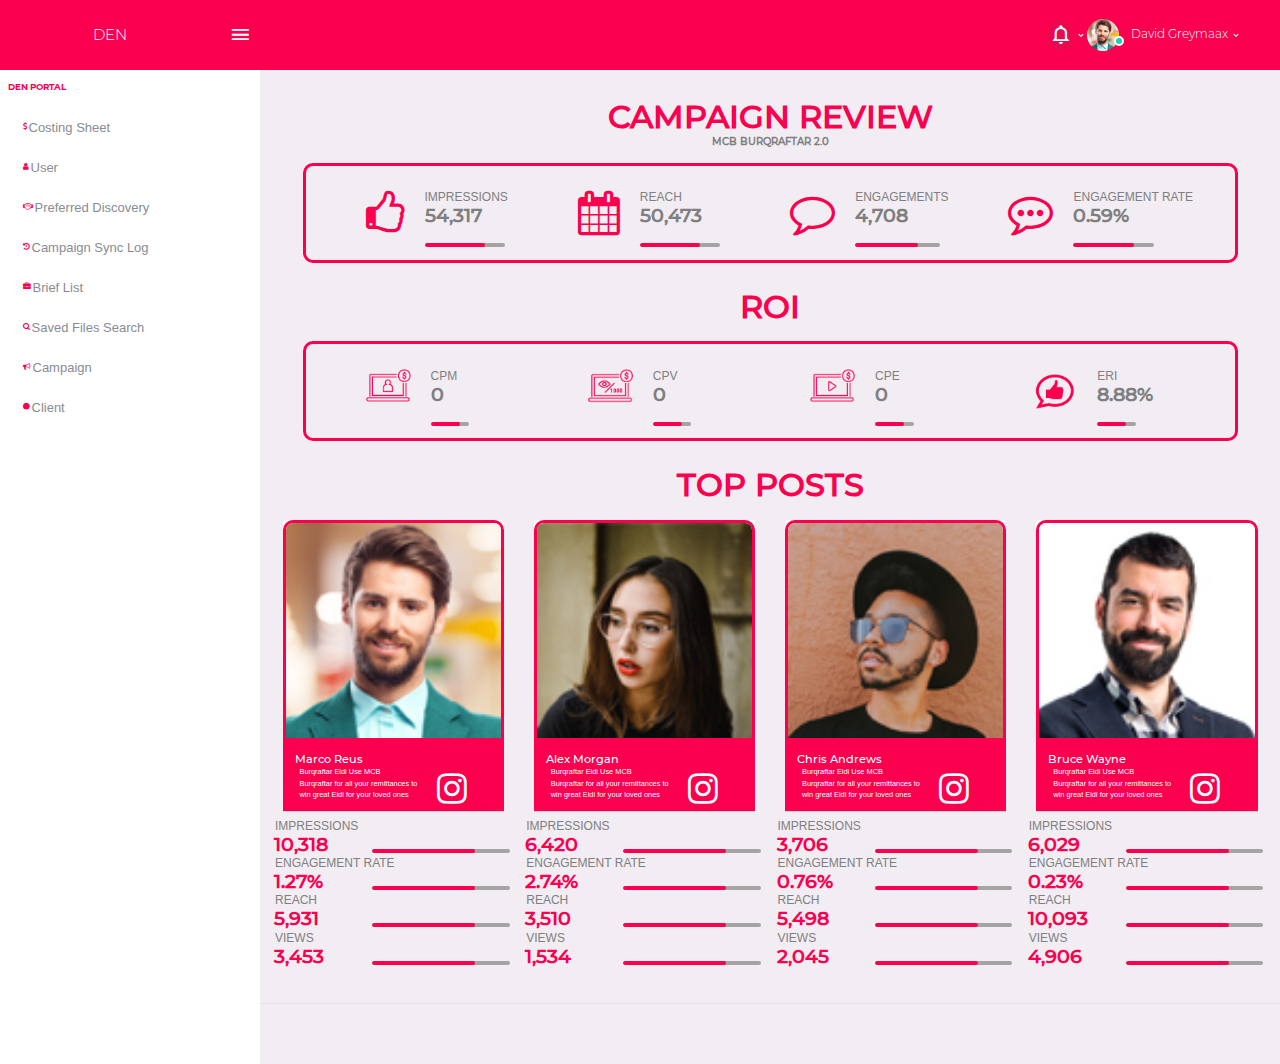
==== commit 3b60407a: "breadcrumb setting" ====
--- a/index.html
+++ b/index.html
@@ -28,7 +28,7 @@
       <div class="text-center navbar-brand-wrapper d-flex align-items-center justify-content-center">
         <a class="navbar-brand brand-logo" href="index.html">DEN</a>
         <button class="navbar-toggler navbar-toggler align-self-center" type="button" data-toggle="minimize">
-          <span class="mdi mdi-menu" style="color: #fff;"></span>
+          <span class="mdi mdi-menu clrW"></span>
         </button>
       </div>
       <div class="navbar-menu-wrapper d-flex align-items-stretch">
@@ -90,10 +90,10 @@
                 <span class="availability-status online"></span>
               </div>
               <div class="nav-profile-text">
-                <p class="mb-1">David Greymaax</p>
-              </div>
-            </a>
-            <div class="dropdown-menu navbar-dropdown" aria-labelledby="profileDropdown">
+                <p class="mb-1" style="font-size: 12px;">David Greymaax</p>
+              </div>
+            </a>
+            <div class="dropdown-menu navbar-dropdown w-100" aria-labelledby="profileDropdown">
               <a class="dropdown-item" href="#">
                 <i class="mdi mdi-cached mr-2 text-success"></i> Activity Log </a>
               <div class="dropdown-divider"></div>
@@ -190,56 +190,56 @@
           <div id="proBanner">
             <div class="col-12">
               <span class="d-flex align-items-center purchase-popup">
-                <div class="card-style2" style="padding: 0px;">
+                <div class="card-style2 profIconProps1">
                   <div class="row col-12 row1">
                   <div class="col-3 card-style2">
                     <div class="col-3">
-                      <i class="fa fa-thumbs-o-up menu-icon" aria-hidden="true" style="color: #FB004F;font-size: 45px;"></i></a>
+                      <i class="fa fa-thumbs-o-up menu-icon indexIcons" aria-hidden="true"></i></a>
                     </div>
                     <div class="col-9">
                       <label class="row camReview">IMPRESSIONS</label>
                       <h1 class="row label-props">54,317</h1>
-                      <div class=" row progress" style="width: 90%">
-                        <div class="progress-bar" role="progressbar" style="width: 75%;background-color: #FB004F;"
-                          aria-valuenow="75" aria-valuemin="0" aria-valuemax="100"></div>
-                      </div>
-                    </div>
-                  </div>
-                  <div class="col-3 card-style2">
-                    <div class="col-3">
-                      <i class="fa fa-calendar menu-icon" aria-hidden="true" style="color: #FB004F;font-size: 45px;"></i></a>
+                      <div class=" row progress w-90">
+                        <div class="progress-bar indpbProps" role="progressbar"
+                          aria-valuenow="75" aria-valuemin="0" aria-valuemax="100"></div>
+                      </div>
+                    </div>
+                  </div>
+                  <div class="col-3 card-style2">
+                    <div class="col-3">
+                      <i class="fa fa-calendar menu-icon indexIcons" aria-hidden="true"></i></a>
                     </div>
                     <div class="col-9">
                       <label class="row camReview">REACH</label>
                       <h1 class="row label-props">50,473</h1>
-                      <div class=" row progress" style="width: 90%">
-                        <div class="progress-bar" role="progressbar" style="width: 75%;background-color: #FB004F;"
-                          aria-valuenow="75" aria-valuemin="0" aria-valuemax="100"></div>
-                      </div>
-                    </div>
-                  </div>
-                  <div class="col-3 card-style2">
-                    <div class="col-3">
-                      <i class="fa fa-comment-o menu-icon" aria-hidden="true" style="color: #FB004F;font-size: 45px;"></i></a>
+                      <div class=" row progress w-90">
+                        <div class="progress-bar indpbProps" role="progressbar"
+                          aria-valuenow="75" aria-valuemin="0" aria-valuemax="100"></div>
+                      </div>
+                    </div>
+                  </div>
+                  <div class="col-3 card-style2">
+                    <div class="col-3">
+                      <i class="fa fa-comment-o menu-icon indexIcons" aria-hidden="true"></i></a>
                     </div>
                     <div class="col-9">
                       <label class="row camReview">ENGAGEMENTS</label>
                       <h1 class="row label-props">4,708</h1>
-                      <div class=" row progress" style="width: 90%">
-                        <div class="progress-bar" role="progressbar" style="width: 75%;background-color: #FB004F;"
-                          aria-valuenow="75" aria-valuemin="0" aria-valuemax="100"></div>
-                      </div>
-                    </div>
-                  </div>
-                  <div class="col-3 card-style2">
-                    <div class="col-3">
-                      <i class="fa fa-commenting-o menu-icon" aria-hidden="true" style="color: #FB004F;font-size: 45px;"></i></a>
+                      <div class=" row progress w-90">
+                        <div class="progress-bar indpbProps" role="progressbar"
+                          aria-valuenow="75" aria-valuemin="0" aria-valuemax="100"></div>
+                      </div>
+                    </div>
+                  </div>
+                  <div class="col-3 card-style2">
+                    <div class="col-3">
+                      <i class="fa fa-commenting-o menu-icon indexIcons" aria-hidden="true"></i></a>
                     </div>
                     <div class="col-9">
                       <label class="row camReview">ENGAGEMENT RATE</label>
                       <h1 class="row label-props">0.59%</h1>
-                      <div class=" row progress" style="width: 90%">
-                        <div class="progress-bar" role="progressbar" style="width: 75%;background-color: #FB004F;"
+                      <div class=" row progress w-90">
+                        <div class="progress-bar indpbProps" role="progressbar"
                           aria-valuenow="75" aria-valuemin="0" aria-valuemax="100"></div>
                       </div>
                     </div>
@@ -256,56 +256,56 @@
           <div id="proBanner">
             <div class="col-12">
               <span class="d-flex align-items-center purchase-popup">
-                <div class="card-style2" style="padding: 0px;width: 100%;">
+                <div class="card-style2 indCardProps">
                   <div class="row col-12 row1">
                   <div class="col-3 card-style2">
                     <div class="col-3">
-                      <img src="./Images/cost-per-engagement v1.png" style="width: 45px;"></a>
+                      <img class="w-45" src="./Images/cost-per-engagement v1.png"></a>
                     </div>
                     <div class="col-9">
                       <label class="row camReview">CPM</label>
                       <h1 class="row label-props">0</h1>
-                      <div class=" row progress" style="width: 40%">
-                        <div class="progress-bar" role="progressbar" style="width: 75%;background-color: #FB004F;"
-                          aria-valuenow="75" aria-valuemin="0" aria-valuemax="100"></div>
-                      </div>
-                    </div>
-                  </div>
-                  <div class="col-3 card-style2">
-                    <div class="col-3">
-                      <img src="./Images/cpmv1.png" style="width: 45px;"></a>
+                      <div class="row progress w-40">
+                        <div class="progress-bar indpbProps" role="progressbar"
+                          aria-valuenow="75" aria-valuemin="0" aria-valuemax="100"></div>
+                      </div>
+                    </div>
+                  </div>
+                  <div class="col-3 card-style2">
+                    <div class="col-3">
+                      <img class="w-45" src="./Images/cpmv1.png"></a>
                     </div>
                     <div class="col-9">
                       <label class="row camReview">CPV</label>
                       <h1 class="row label-props">0</h1>
-                      <div class=" row progress" style="width: 40%">
-                        <div class="progress-bar" role="progressbar" style="width: 75%;background-color: #FB004F;"
-                          aria-valuenow="75" aria-valuemin="0" aria-valuemax="100"></div>
-                      </div>
-                    </div>
-                  </div>
-                  <div class="col-3 card-style2">
-                    <div class="col-3">
-                      <img src="./Images/cpvv1.png" style="width: 45px;"></a>
+                      <div class="row progress w-40">
+                        <div class="progress-bar indpbProps" role="progressbar"
+                          aria-valuenow="75" aria-valuemin="0" aria-valuemax="100"></div>
+                      </div>
+                    </div>
+                  </div>
+                  <div class="col-3 card-style2">
+                    <div class="col-3">
+                      <img class="w-45" src="./Images/cpvv1.png"></a>
                     </div>
                     <div class="col-9">
                       <label class="row camReview">CPE</label>
                       <h1 class="row label-props">0</h1>
-                      <div class=" row progress" style="width: 40%">
-                        <div class="progress-bar" role="progressbar" style="width: 75%;background-color: #FB004F;"
-                          aria-valuenow="75" aria-valuemin="0" aria-valuemax="100"></div>
-                      </div>
-                    </div>
-                  </div>
-                  <div class="col-3 card-style2">
-                    <div class="col-3">
-                      <img src="./Images/ERIIcon.png" style="width: 45px;"></a>
+                      <div class="row progress w-40">
+                        <div class="progress-bar indpbProps" role="progressbar"
+                          aria-valuenow="75" aria-valuemin="0" aria-valuemax="100"></div>
+                      </div>
+                    </div>
+                  </div>
+                  <div class="col-3 card-style2">
+                    <div class="col-3">
+                      <img class="w-45" src="./Images/ERIIcon.png"></a>
                     </div>
                     <div class="col-9">
                       <label class="row camReview">ERI</label>
                       <h1 class="row label-props">8.88%</h1>
-                      <div class=" row progress" style="width: 40%">
-                        <div class="progress-bar" role="progressbar" style="width: 75%;background-color: #FB004F;"
+                      <div class="row progress w-40">
+                        <div class="progress-bar indpbProps" role="progressbar"
                           aria-valuenow="75" aria-valuemin="0" aria-valuemax="100"></div>
                       </div>
                     </div>
@@ -332,7 +332,7 @@
                   </div>
                   <div class="col-1 card-style3">
                     <a class="nav-link" href="#">
-                      <i class="fa fa-instagram menu-icon" aria-hidden="true" style="color: #fff;font-size: 35px;"></i>
+                      <i class="fa fa-instagram menu-icon instaIcon" aria-hidden="true"></i>
                     </a>
                   </div>
                 </div>
@@ -347,7 +347,7 @@
                   </div>
                   <div class="col-6 spacing">
                     <div class="progress">
-                      <div class="progress-bar" role="progressbar" style="width: 75%;background-color: #FB004F;"
+                      <div class="progress-bar indpbProps" role="progressbar"
                         aria-valuenow="75" aria-valuemin="0" aria-valuemax="100"></div>
                     </div>
                     </div>
@@ -361,7 +361,7 @@
                   </div>
                   <div class="col-6 spacing">
                     <div class="progress">
-                      <div class="progress-bar" role="progressbar" style="width: 75%;background-color: #FB004F;"
+                      <div class="progress-bar indpbProps" role="progressbar" 
                         aria-valuenow="75" aria-valuemin="0" aria-valuemax="100"></div>
                     </div>
                     </div>
@@ -376,7 +376,7 @@
                   </div>
                   <div class="col-6 spacing">
                     <div class="progress">
-                      <div class="progress-bar" role="progressbar" style="width: 75%;background-color: #FB004F;"
+                      <div class="progress-bar indpbProps" role="progressbar" 
                         aria-valuenow="75" aria-valuemin="0" aria-valuemax="100"></div>
                     </div>
                     </div>
@@ -391,7 +391,7 @@
                   </div>
                   <div class="col-6 spacing">
                     <div class="progress">
-                      <div class="progress-bar" role="progressbar" style="width: 75%;background-color: #FB004F;"
+                      <div class="progress-bar indpbProps" role="progressbar"
                         aria-valuenow="75" aria-valuemin="0" aria-valuemax="100"></div>
                     </div>
                     </div>
@@ -411,7 +411,7 @@
                   </div>
                   <div class="col-1 card-style3">
                     <a class="nav-link" href="#">
-                      <i class="fa fa-instagram menu-icon" aria-hidden="true" style="color: #fff;font-size: 35px;"></i>
+                      <i class="fa fa-instagram menu-icon instaIcon" aria-hidden="true"></i>
                     </a>
                   </div>
                 </div>
@@ -426,7 +426,7 @@
                   </div>
                   <div class="col-6 spacing">
                     <div class="progress">
-                      <div class="progress-bar" role="progressbar" style="width: 75%;background-color: #FB004F;"
+                      <div class="progress-bar indpbProps" role="progressbar"
                         aria-valuenow="75" aria-valuemin="0" aria-valuemax="100"></div>
                     </div>
                     </div>
@@ -440,7 +440,7 @@
                   </div>
                   <div class="col-6 spacing">
                     <div class="progress">
-                      <div class="progress-bar" role="progressbar" style="width: 75%;background-color: #FB004F;"
+                      <div class="progress-bar indpbProps" role="progressbar"
                         aria-valuenow="75" aria-valuemin="0" aria-valuemax="100"></div>
                     </div>
                     </div>
@@ -454,7 +454,7 @@
                   </div>
                   <div class="col-6 spacing">
                     <div class="progress">
-                      <div class="progress-bar" role="progressbar" style="width: 75%;background-color: #FB004F;"
+                      <div class="progress-bar indpbProps" role="progressbar"
                         aria-valuenow="75" aria-valuemin="0" aria-valuemax="100"></div>
                     </div>
                     </div>
@@ -468,7 +468,7 @@
                   </div>
                   <div class="col-6 spacing">
                     <div class="progress">
-                      <div class="progress-bar" role="progressbar" style="width: 75%;background-color: #FB004F;"
+                      <div class="progress-bar indpbProps" role="progressbar"
                         aria-valuenow="75" aria-valuemin="0" aria-valuemax="100"></div>
                     </div>
                     </div>
@@ -488,7 +488,7 @@
                   </div>
                   <div class="col-1 card-style3">
                     <a class="nav-link" href="#">
-                      <i class="fa fa-instagram menu-icon" aria-hidden="true" style="color: #fff;font-size: 35px;"></i>
+                      <i class="fa fa-instagram menu-icon instaIcon" aria-hidden="true"></i>
                     </a>
                   </div>
                 </div>
@@ -503,7 +503,7 @@
                   </div>
                   <div class="col-6 spacing">
                     <div class="progress">
-                      <div class="progress-bar" role="progressbar" style="width: 75%;background-color: #FB004F;"
+                      <div class="progress-bar indpbProps" role="progressbar" 
                         aria-valuenow="75" aria-valuemin="0" aria-valuemax="100"></div>
                     </div>
                     </div>
@@ -517,7 +517,7 @@
                   </div>
                   <div class="col-6 spacing">
                     <div class="progress">
-                      <div class="progress-bar" role="progressbar" style="width: 75%;background-color: #FB004F;"
+                      <div class="progress-bar indpbProps" role="progressbar"
                         aria-valuenow="75" aria-valuemin="0" aria-valuemax="100"></div>
                     </div>
                     </div>
@@ -531,7 +531,7 @@
                   </div>
                   <div class="col-6 spacing">
                     <div class="progress">
-                      <div class="progress-bar" role="progressbar" style="width: 75%;background-color: #FB004F;"
+                      <div class="progress-bar indpbProps" role="progressbar"
                         aria-valuenow="75" aria-valuemin="0" aria-valuemax="100"></div>
                     </div>
                     </div>
@@ -545,7 +545,7 @@
                   </div>
                   <div class="col-6 spacing">
                     <div class="progress">
-                      <div class="progress-bar" role="progressbar" style="width: 75%;background-color: #FB004F;"
+                      <div class="progress-bar indpbProps" role="progressbar"
                         aria-valuenow="75" aria-valuemin="0" aria-valuemax="100"></div>
                     </div>
                     </div>
@@ -565,7 +565,7 @@
                   </div>
                   <div class="col-1 card-style3">
                     <a class="nav-link" href="#">
-                      <i class="fa fa-instagram menu-icon" aria-hidden="true" style="color: #fff;font-size: 35px;"></i>
+                      <i class="fa fa-instagram menu-icon instaIcon" aria-hidden="true"></i>
                     </a>
                   </div>
                 </div>
@@ -580,7 +580,7 @@
                   </div>
                   <div class="col-6 spacing">
                     <div class="progress">
-                      <div class="progress-bar" role="progressbar" style="width: 75%;background-color: #FB004F;"
+                      <div class="progress-bar indpbProps" role="progressbar"
                         aria-valuenow="75" aria-valuemin="0" aria-valuemax="100"></div>
                     </div>
                     </div>
@@ -594,7 +594,7 @@
                   </div>
                   <div class="col-6 spacing">
                     <div class="progress">
-                      <div class="progress-bar" role="progressbar" style="width: 75%;background-color: #FB004F;"
+                      <div class="progress-bar indpbProps" role="progressbar"
                         aria-valuenow="75" aria-valuemin="0" aria-valuemax="100"></div>
                     </div>
                     </div>
@@ -608,7 +608,7 @@
                   </div>
                   <div class="col-6 spacing">
                     <div class="progress">
-                      <div class="progress-bar" role="progressbar" style="width: 75%;background-color: #FB004F;"
+                      <div class="progress-bar indpbProps" role="progressbar"
                         aria-valuenow="75" aria-valuemin="0" aria-valuemax="100"></div>
                     </div>
                     </div>
@@ -622,7 +622,7 @@
                   </div>
                   <div class="col-6 spacing">
                     <div class="progress">
-                      <div class="progress-bar" role="progressbar" style="width: 75%;background-color: #FB004F;"
+                      <div class="progress-bar indpbProps" role="progressbar" 
                         aria-valuenow="75" aria-valuemin="0" aria-valuemax="100"></div>
                     </div>
                     </div>
--- a/assets/css/styles.css
+++ b/assets/css/styles.css
@@ -5227,7 +5227,7 @@
   
   .navbar-toggler {
     padding: 0.25rem 0.75rem;
-    font-size: 1.25rem;
+    font-size: 2.25rem;
     line-height: 1;
     background-color: transparent;
     border: 1px solid transparent;
@@ -12022,7 +12022,7 @@
   .form-control {
     border: 1px solid #ebedf2;
     font-family: "Montserrat", sans-serif;
-    font-size: 0.8125rem; }
+    font-size: 12px; }
     .form-control:focus {
       background-color: #ffffff;
       color: #000;
@@ -12069,7 +12069,7 @@
         outline: 1px solid #3e4b5b; }
   
   .form-group label {
-    font-size: 0.875rem;
+    font-size: 12px;
     line-height: 1;
     vertical-align: top;
     margin-bottom: .5rem; }
@@ -12343,7 +12343,7 @@
     .table th,
     .table td {
       vertical-align: middle;
-      font-size: 0.875rem;
+      font-size: 12px;
       line-height: 1;
       white-space: nowrap; }
       .table th img,
@@ -12589,7 +12589,7 @@
               margin-left: .8rem;
               margin-right: .8rem; } }
           .navbar .navbar-menu-wrapper .navbar-nav .nav-item .nav-link i {
-            font-size: 1.25rem; }
+            font-size: 2.25rem; }
         .navbar .navbar-menu-wrapper .navbar-nav .nav-item.dropdown .dropdown-toggle:after {
           color: #fff;
           font-size: 1rem; }
@@ -13236,7 +13236,7 @@
   margin-right: 5px;
 }
 .bgimg{
-  background-image: url("../Images/baner-v2.jpg");
+  background-image: url("/Images/baner-v2.jpg");
   background-size: cover;
 }
 
@@ -13338,6 +13338,828 @@
     border-radius: 50%;
     height: 25px;
     padding: 4px;
-    margin-right: 5px;
+    margin-right: 5px;}
+.mrg-auto{
+  margin: 0 auto;}
+.clrW{
+  color: #fff;}
+.mb-10{
+  margin-bottom: 10px;}
+.mt-20{
+  margin-top: 20px;}
+.mr-20{
+  margin-right: 20px;}
+
+.pt-10{
+  padding-top: 10px;}
+.pb-10{
+  padding-bottom: 10px;
 }
+.br-50{
+  border-radius: 50%;}
+.nameProps{
+  color: black;
+  margin-bottom: 0px;}
+.clrDef{
+  color: #FB004F;}
+.mailProps{
+  color: black;
+  font-size: 12px;
+  margin-left: 2px;}
+.fz-12{
+  font-size: 12px;}
+.mrg5{
+  margin: 5px;}
+.mrg-0{
+  margin: 0px;}
+.ctgProps{
+  margin-left: 30px;
+  width: 30%;}
+.mt-40{
+  margin-top: 40px;}
+.ml-25{
+  margin-left: 25px;}
+.h-10{
+  height: 10rem;}
+.pd-0{
+  padding: 0px;}
+.bmProps{
+  color: #FB004F;
+  font-size: 45px;}
+.w-100{
+  width: 100%;}
+.pbProps{
+  width: 100%;
+  background-color: #FB004F;}
+.cldrProps{
+  color: #FB004F;
+  font-size: 45px;}
+.pr-0{
+  padding-right: 0px;}
+.contProps{
+  background-color: #fff;
+  margin: 0 auto;}
+.bg-W{
+  background-color: #fff !important;}
+.cityProps{
+  font-size: small;
+  color: #7f7f7f;
+  font-weight: bolder;}
+.pbProps1{
+  margin-top: 2px;
+  width: 100%;
+  height: 15px;
+  padding-left: 0px;
+  padding-right: 0px;}
+.pbProps2{
+  width: 75%;
+  height: 15px;
+  background-color: #4F84ED;}
+.pbProps3{
+  width: 75%;
+  height: 15px;
+  background-color: #FB004F;}
+.nmbrProps{
+  font-size: small;
+  color: #4F84ED;
+  font-weight: bolder;}
+.tbProps{
+  background: #FB004F;
+  color: #fff;}
+.indexIcons{
+  color: #FB004F !important;
+  font-size: 45px;}
+.indpbProps{
+  width: 75%;
+  background-color: #FB004F;}
+.w-90{
+  width: 90%}
+.indCardProps{
+  padding: 0px;
+  width: 100%;}
+.w-45{
+  width: 45px;} 
+.w-40{
+  width: 40%;} 
+.instaIcon{
+  color: #fff;
+  font-size: 35px;}
+.linkSAProps{
+  background: #ece7e7;
+  margin: 2px;
+  padding-top: 10px;
+   margin-bottom: 0px;}
+.linkSAIconProps{
+  color: #FB004F;
+  font-size: xx-large;
+  background: #fff;
+  padding: 12px;
+}
+.linkTextProps{
+  margin-left: auto;
+  color: black;}
+.linkTextProps1{
+  color: #7f7f7f;
+  font-size:12px}
+.linkBtnProps{
+  font-size:12px;
+  font-weight: bolder;
+   padding: 7px;
+   color: #FB004F;
+   border-color: #FB004F;
+   position: absolute;
+   right: 0px;
+   top: 5px;}
+  .linkBtnTextProps{
+    font-size: 12px;
+    margin-right: 2px;}
+.bgc-W{
+  background: white;}
+.linkBcrProps{
+  background: white;
+  border-bottom: 1px colid gray;
+  height: 10vh;
+  color: #7f7f7f}
+.linkCardHeadProps{
+  border-bottom: 1px solid #ccc;
+  margin: 0 auto;
+  height: 7vh;}
+.linkS1Props{
+    background: white !important;
+    display: block;
+    height: auto !important;}
+.linkSProps{
+  background: white !important;
+  display: none;
+  height: auto !important;
+}
+.linkSTextProps{
+    font-size:12px;
+    color: #7f7f7f;}
+.linkS1TextProps{
+    margin-left: 3px;
+     font-size:12px;
+     color: #FB004F;}
+.linkS2TextProps{
+  margin: 0 auto;
+  padding: 20px;
+  padding-bottom: 0px;
+  padding-left: 0px;}
+.linktextBProps{
+  color: black;
+  font-size:12px;}
+.linkBtn1Props{
+  font-size:12px;
+  border:1px solid #FB004F;
+  color: #FB004F;
+  float: left;
+  height: 5vh;
+  margin-left: 10px;}
+.linkS1optProps{
+  margin: 0 auto;
+  margin-left: 10px;
+  margin-top: 10px;}
+.linkS1opt1Props{
+  color: #7f7f7f;
+  font-size:12px;
+  margin-left: 10px;}
+.linkStext2Props{
+  margin: 0 auto;
+  padding: 10px;
+  padding-bottom: 0px;}
+.denMail{
+  background: #3AC37F;
+  height: fit-content;
+  display: inline-block;
+  border-radius: 60px;
+  padding: 1px;
+  font-size: small;}
+.fw-b{
+  font-weight: bolder !important;}
+.linkLikes{
+  font-weight: bolder !important;
+  width: 79%;}
+.dsp-b{
+  display:block;}
+.linkCmnts{
+  display:block;
+  overflow:auto;
+  height:400px;
+  width:100%;}
+.linkCmnts1{
+  white-space: pre-line !important;
+  width: 75%;
+  font-size: 12px !important;}
+.mr-2{
+  margin-right: 2px;}
+.btnSync{
+  font-size:12px;
+  background-color: #ff437d;
+  border:1px solid #FB004F;
+  color: #fff;
+  float: left;
+  height: 5vh;
+  margin-left: 10px;}
+.clrGray{
+  color: #7f7f7f;}
+.linkFormProps{
+  font-weight:bolder;
+  border-radius: 5px;}
+.linkSbtnProps{
+  display: block;
+  margin-left: auto;
+  margin-right: 25px;}
+.linkSbtnProps1{
+  display: none;
+  margin-left: auto;
+  margin-right: 25px;}
+.linkSbtnBrdr{
+  width: 95%;
+  border-top:1px solid #bbb;
+  margin-bottom: 10px !important;
+  margin-top: 10px !important;
+  margin: 0px auto;}
+.fz-12{
+  font-size: 12px;}
+.fz-15{
+  font-size: 15px;}
+.cntProps{
+  height: 100vh;
+  overflow: auto;}
+.clr-gray{
+  color: #7e7e7e;} 
+.text-cntr{
+  text-align: center;}
+.signIn-Clr{
+  color: #787677;}
+.frgt-pass{
+    color: #81aef8;
+    line-height: 2;  }
+.w-53{
+  width: 53%;}
+.clr-blue{
+  color: #198ae3;}
+.brdr-blck{
+  border: 1px solid #787677;}
+.fb-btnProps{
+  background: #3f79ff;
+  color: white;
+  /* width: 65% !important; */
+  font-size: small;}
+.fg-Props1{
+  text-align: center;
+  margin: 0 auto;
+  float: none;
+  width: 45%;}
+  .mb-0p{
+    margin-bottom: 0px;  }
+.brdr-gray{
+  border: 1px solid #A8A8A8;}
+.formDiv{
+  text-align: center;
+  padding-right: 0px;}
+.formDivLeft{
+  text-align: center;
+  padding-left: 0px;}
+.marg-10{
+  margin:10px;}
+.mr-15{
+  margin-right: 15px;}
  /* Breadcrumb Properties */
+
+
+/* -------------------------------- 
+
+Primary style
+
+-------------------------------- */
+*, *::after, *::before {
+  box-sizing: border-box;
+}
+
+html {
+  font-size: 62.5%;
+}
+
+body {
+  font-size: 1.6rem;
+  font-family: "Source Sans Pro", sans-serif;
+  color: #2c3f4c;
+  background-color: #ffffff;
+}
+
+a {
+  color: #96c03d;
+  text-decoration: none;
+}
+
+section {
+  /* used just to separate different styles */
+  border-bottom: 1px solid #e6e6e6;
+  padding: 4em 0;
+}
+section h2 {
+  width: 90%;
+  margin: 0 auto 2em;
+  color: #2c3f4c;
+  font-size: 2rem;
+  font-weight: 700;
+  text-align: center;
+}
+@media only screen and (min-width: 1170px) {
+  section {
+    padding: 6em 0;
+  }
+  section h2 {
+    margin: 0 auto 3em;
+  }
+}
+
+header {
+  background: #2c3f4c;
+  position: relative;
+}
+header h1 {
+  width: 90%;
+  margin: 0 auto;
+  text-align: center;
+  padding: 4em 0;
+  color: #ffffff;
+  font-weight: bold;
+  -webkit-font-smoothing: antialiased;
+  -moz-osx-font-smoothing: grayscale;
+  text-shadow: 1px 1px 1px rgba(0, 0, 0, 0.004);
+  font-size: 2rem;
+}
+@media only screen and (min-width: 768px) {
+  header h1 {
+    font-size: 3rem;
+  }
+}
+
+/* -------------------------------- 
+
+xnugget info 
+
+-------------------------------- */
+.cd-nugget-info {
+  text-align: center;
+  position: absolute;
+  width: 100%;
+  height: 50px;
+  line-height: 50px;
+  top: 0;
+  left: 0;
+}
+.cd-nugget-info a {
+  position: relative;
+  font-size: 14px;
+  color: #96c03d;
+  -webkit-transition: all 0.2s;
+  -moz-transition: all 0.2s;
+  transition: all 0.2s;
+}
+.no-touch .cd-nugget-info a:hover {
+  opacity: .8;
+}
+.cd-nugget-info span {
+  vertical-align: middle;
+  display: inline-block;
+}
+.cd-nugget-info span svg {
+  display: block;
+}
+.cd-nugget-info .cd-nugget-info-arrow {
+  fill: #96c03d;
+}
+
+/* -------------------------------- 
+
+Basic Style
+
+-------------------------------- */
+.cd-breadcrumb, .cd-multi-steps {
+  /* width: 90%;
+  max-width: 768px; */
+  padding: 0.5em 1em;
+  margin: 1em auto;
+  background-color: #edeff0;
+  border-radius: .25em;
+}
+.cd-breadcrumb::after, .cd-multi-steps::after {
+  clear: both;
+  content: "";
+  display: table;
+}
+.cd-breadcrumb li, .cd-multi-steps li {
+  display: inline-block;
+  float: left;
+  margin: 0.5em 0;
+}
+.cd-breadcrumb li::after, .cd-multi-steps li::after {
+  /* this is the separator between items */
+  display: inline-block;
+  content: '\00bb';
+  margin: 0 .6em;
+  color: #959fa5;
+}
+.cd-breadcrumb li:last-of-type::after, .cd-multi-steps li:last-of-type::after {
+  /* hide separator after the last item */
+  display: none;
+}
+.cd-breadcrumb li > *, .cd-multi-steps li > * {
+  /* single step */
+  display: inline-block;
+  font-size: 1.4rem;
+  color: #2c3f4c;
+}
+.cd-breadcrumb li.current > *, .cd-multi-steps li.current > * {
+  /* selected step */
+  color: #96c03d;
+}
+.no-touch .cd-breadcrumb a:hover, .no-touch .cd-multi-steps a:hover {
+  /* steps already visited */
+  color: #96c03d;
+}
+.cd-breadcrumb.custom-separator li::after, .cd-multi-steps.custom-separator li::after {
+  /* replace the default separator with a custom icon */
+  content: '';
+  height: 16px;
+  width: 16px;
+  background: url(https://codyhouse.co/demo/breadcrumbs-multi-steps-indicator/img/cd-custom-separator.svg) no-repeat center center;
+  vertical-align: middle;
+}
+.cd-breadcrumb.custom-icons li > *::before, .cd-multi-steps.custom-icons li > *::before {
+  /* add a custom icon before each item */
+  content: '';
+  display: inline-block;
+  height: 20px;
+  width: 20px;
+  margin-right: .4em;
+  margin-top: -2px;
+  background: url(https://codyhouse.co/demo/breadcrumbs-multi-steps-indicator/img/cd-custom-icons-01.svg) no-repeat 0 0;
+  vertical-align: middle;
+}
+.cd-breadcrumb.custom-icons li:not(.current):nth-of-type(2) > *::before, .cd-multi-steps.custom-icons li:not(.current):nth-of-type(2) > *::before {
+  /* change custom icon using image sprites */
+  background-position: -20px 0;
+}
+.cd-breadcrumb.custom-icons li:not(.current):nth-of-type(3) > *::before, .cd-multi-steps.custom-icons li:not(.current):nth-of-type(3) > *::before {
+  background-position: -40px 0;
+}
+.cd-breadcrumb.custom-icons li:not(.current):nth-of-type(4) > *::before, .cd-multi-steps.custom-icons li:not(.current):nth-of-type(4) > *::before {
+  background-position: -60px 0;
+}
+.cd-breadcrumb.custom-icons li.current:first-of-type > *::before, .cd-multi-steps.custom-icons li.current:first-of-type > *::before {
+  /* change custom icon for the current item */
+  background-position: 0 -20px;
+}
+.cd-breadcrumb.custom-icons li.current:nth-of-type(2) > *::before, .cd-multi-steps.custom-icons li.current:nth-of-type(2) > *::before {
+  background-position: -20px -20px;
+}
+.cd-breadcrumb.custom-icons li.current:nth-of-type(3) > *::before, .cd-multi-steps.custom-icons li.current:nth-of-type(3) > *::before {
+  background-position: -40px -20px;
+}
+.cd-breadcrumb.custom-icons li.current:nth-of-type(4) > *::before, .cd-multi-steps.custom-icons li.current:nth-of-type(4) > *::before {
+  background-position: -60px -20px;
+}
+@media only screen and (min-width: 768px) {
+  .cd-breadcrumb, .cd-multi-steps {
+    padding: 0 1.2em;
+  }
+  .cd-breadcrumb li, .cd-multi-steps li {
+    margin: 1.2em 0;
+  }
+  .cd-breadcrumb li::after, .cd-multi-steps li::after {
+    margin: 0 1em;
+  }
+  .cd-breadcrumb li > *, .cd-multi-steps li > * {
+    font-size: 1.6rem;
+  }
+}
+
+/* -------------------------------- 
+
+Triangle breadcrumb
+
+-------------------------------- */
+@media only screen and (min-width: 768px) {
+  .cd-breadcrumb.triangle {
+    /* reset basic style */
+    background-color: transparent;
+    padding: 0;
+  }
+  .cd-breadcrumb.triangle li {
+    position: relative;
+    padding: 0;
+    margin: 4px 4px 4px 0;
+  }
+  .cd-breadcrumb.triangle li:last-of-type {
+    margin-right: 0;
+  }
+  .cd-breadcrumb.triangle li > * {
+    position: relative;
+    padding: 1em .8em 1em 2.5em;
+    color: #2c3f4c;
+    background-color: #edeff0;
+    /* the border color is used to style its ::after pseudo-element */
+    border-color: #edeff0;
+  }
+  .cd-breadcrumb.triangle li.current > * {
+    /* selected step */
+    color: #ffffff;
+    background-color: #3F6BD8;
+    border-color: #3F6BD8;
+  }
+  .cd-breadcrumb.triangle li:first-of-type > * {
+    padding-left: 1.6em;
+    border-radius: .25em 0 0 .25em;
+  }
+  .cd-breadcrumb.triangle li:last-of-type > * {
+    padding-right: 1.6em;
+    border-radius: 0 .25em .25em 0;
+  }
+  .no-touch .cd-breadcrumb.triangle a:hover {
+    /* steps already visited */
+    color: #ffffff;
+    background-color: #2c3f4c;
+    border-color: #2c3f4c;
+  }
+  .cd-breadcrumb.triangle li::after, .cd-breadcrumb.triangle li > *::after {
+    /* 
+    	li > *::after is the colored triangle after each item
+    	li::after is the white separator between two items
+    */
+    content: '';
+    position: absolute;
+    top: 0;
+    left: 100%;
+    content: '';
+    height: 0;
+    width: 0;
+    /* 48px is the height of the <a> element */
+    border: 24px solid transparent;
+    border-right-width: 0;
+    border-left-width: 20px;
+  }
+  .cd-breadcrumb.triangle li::after {
+    /* this is the white separator between two items */
+    z-index: 1;
+    -webkit-transform: translateX(4px);
+    -moz-transform: translateX(4px);
+    -ms-transform: translateX(4px);
+    -o-transform: translateX(4px);
+    transform: translateX(4px);
+    border-left-color: #ffffff;
+    /* reset style */
+    margin: 0;
+  }
+  .cd-breadcrumb.triangle li > *::after {
+    /* this is the colored triangle after each element */
+    z-index: 2;
+    border-left-color: inherit;
+  }
+  .cd-breadcrumb.triangle li:last-of-type::after, .cd-breadcrumb.triangle li:last-of-type > *::after {
+    /* hide the triangle after the last step */
+    display: none;
+  }
+  .cd-breadcrumb.triangle.custom-separator li::after {
+    /* reset style */
+    background-image: none;
+  }
+  .cd-breadcrumb.triangle.custom-icons li::after, .cd-breadcrumb.triangle.custom-icons li > *::after {
+    /* 50px is the height of the <a> element */
+    border-top-width: 25px;
+    border-bottom-width: 25px;
+  }
+
+  @-moz-document url-prefix() {
+    .cd-breadcrumb.triangle li::after,
+    .cd-breadcrumb.triangle li > *::after {
+      /* fix a bug on Firefix - tooth edge on css triangle */
+      border-left-style: dashed;
+    }
+  }
+}
+/* -------------------------------- 
+
+Custom icons hover effects - breadcrumb and multi-steps
+
+-------------------------------- */
+@media only screen and (min-width: 768px) {
+  .no-touch .cd-breadcrumb.triangle.custom-icons li:first-of-type a:hover::before, .cd-breadcrumb.triangle.custom-icons li.current:first-of-type em::before, .no-touch .cd-multi-steps.text-center.custom-icons li:first-of-type a:hover::before, .cd-multi-steps.text-center.custom-icons li.current:first-of-type em::before {
+    /* change custom icon using image sprites - hover effect or current item */
+    background-position: 0 -40px;
+  }
+  .no-touch .cd-breadcrumb.triangle.custom-icons li:nth-of-type(2) a:hover::before, .cd-breadcrumb.triangle.custom-icons li.current:nth-of-type(2) em::before, .no-touch .cd-multi-steps.text-center.custom-icons li:nth-of-type(2) a:hover::before, .cd-multi-steps.text-center.custom-icons li.current:nth-of-type(2) em::before {
+    background-position: -20px -40px;
+  }
+  .no-touch .cd-breadcrumb.triangle.custom-icons li:nth-of-type(3) a:hover::before, .cd-breadcrumb.triangle.custom-icons li.current:nth-of-type(3) em::before, .no-touch .cd-multi-steps.text-center.custom-icons li:nth-of-type(3) a:hover::before, .cd-multi-steps.text-center.custom-icons li.current:nth-of-type(3) em::before {
+    background-position: -40px -40px;
+  }
+  .no-touch .cd-breadcrumb.triangle.custom-icons li:nth-of-type(4) a:hover::before, .cd-breadcrumb.triangle.custom-icons li.current:nth-of-type(4) em::before, .no-touch .cd-multi-steps.text-center.custom-icons li:nth-of-type(4) a:hover::before, .cd-multi-steps.text-center.custom-icons li.current:nth-of-type(4) em::before {
+    background-position: -60px -40px;
+  }
+}
+/* -------------------------------- 
+
+Multi steps indicator 
+
+-------------------------------- */
+@media only screen and (min-width: 768px) {
+  .cd-multi-steps {
+    /* reset style */
+    background-color: transparent;
+    padding: 0;
+    text-align: center;
+  }
+
+  .cd-multi-steps li {
+    position: relative;
+    float: none;
+    margin: 0.4em 66px 0.4em 0;
+  }
+  .cd-multi-steps li:last-of-type {
+    margin-right: 0;
+  }
+  .cd-multi-steps li::after {
+    /* this is the line connecting 2 adjacent items */
+    position: absolute;
+    content: '';
+    height: 4px;
+    background: #edeff0;
+    /* reset style */
+    margin: 0;
+  }
+  .cd-multi-steps li.visited::after {
+    background-color: #96c03d;
+  }
+  .cd-multi-steps li > *, .cd-multi-steps li.current > * {
+    position: relative;
+    color: #2c3f4c;
+  }
+
+  .cd-multi-steps.custom-separator li::after {
+    /* reset style */
+    height: 4px;
+    background: #edeff0;
+  }
+
+  .cd-multi-steps.text-center li::after {
+    width: 100%;
+    top: 50%;
+    left: 100%;
+    -webkit-transform: translateY(-50%) translateX(-1px);
+    -moz-transform: translateY(-50%) translateX(-1px);
+    -ms-transform: translateY(-50%) translateX(-1px);
+    -o-transform: translateY(-50%) translateX(-1px);
+    transform: translateY(-50%) translateX(-1px);
+  }
+  .cd-multi-steps.text-center li > * {
+    z-index: 1;
+    padding: .6em 1em;
+    border-radius: .25em;
+    background-color: #edeff0;
+  }
+  .no-touch .cd-multi-steps.text-center a:hover {
+    background-color: #2c3f4c;
+  }
+  .cd-multi-steps.text-center li.current > *, .cd-multi-steps.text-center li.visited > * {
+    color: #ffffff;
+    background-color: #96c03d;
+  }
+  .cd-multi-steps.text-center.custom-icons li.visited a::before {
+    /* change the custom icon for the visited item - check icon */
+    background-position: 0 -60px;
+  }
+
+  .cd-multi-steps.text-top li, .cd-multi-steps.text-bottom li {
+    /* width: 80px;
+    text-align: center; */
+  }
+  .cd-multi-steps.text-top li::after, .cd-multi-steps.text-bottom li::after {
+    /* this is the line connecting 2 adjacent items */
+    position: absolute;
+    /* left: 50%; */
+    left: 40%;
+    width: calc(100% + 92px);
+    /* 40px is the <li> right margin value */
+    /* width: calc(100% + 40px); */
+  }
+  .cd-multi-steps.text-top li::after, .cd-multi-steps.text-bottom li::before {
+    /* this is the line connecting 2 adjacent items */
+    position: absolute;
+    /* left: 50%; */
+    left: 40%;
+    width: calc(100% + 92px);
+    /* 40px is the <li> right margin value */
+    /* width: calc(100% + 40px); */
+  }
+  .cd-multi-steps.text-top li > *::before, .cd-multi-steps.text-bottom li > *::before {
+    /* this is the spot indicator */
+    content: '';
+    position: absolute;
+    z-index: 1;
+    left: 50%;
+    right: auto;
+    -webkit-transform: translateX(-50%);
+    -moz-transform: translateX(-50%);
+    -ms-transform: translateX(-50%);
+    -o-transform: translateX(-50%);
+    transform: translateX(-50%);
+    height: 12px;
+    width: 12px;
+    border-radius: 50%;
+    background-color: #edeff0;
+  }
+  .cd-multi-steps.text-top li.visited > *::before,
+  .cd-multi-steps.text-top li.current > *::before, .cd-multi-steps.text-bottom li.visited > *::before,
+  .cd-multi-steps.text-bottom li.current > *::before {
+    background-color: #96c03d;
+  }
+  .no-touch .cd-multi-steps.text-top a:hover, .no-touch .cd-multi-steps.text-bottom a:hover {
+    color: #96c03d;
+  }
+  .no-touch .cd-multi-steps.text-top a:hover::before, .no-touch .cd-multi-steps.text-bottom a:hover::before {
+    box-shadow: 0 0 0 3px rgba(150, 192, 61, 0.3);
+  }
+
+  .cd-multi-steps.text-top li::after {
+    /* this is the line connecting 2 adjacent items */
+    bottom: 4px;
+  }
+  .cd-multi-steps.text-top li > * {
+    padding-bottom: 20px;
+  }
+  .cd-multi-steps.text-top li > *::before {
+    /* this is the spot indicator */
+    bottom: 0;
+  }
+
+  .cd-multi-steps.text-bottom li::after {
+    /* this is the line connecting 2 adjacent items */
+    top: 3px;
+  }
+  .cd-multi-steps.text-bottom li > * {
+    padding-top: 20px;
+  }
+  .cd-multi-steps.text-bottom li > *::before {
+    /* this is the spot indicator */
+    top: 0;
+  }
+}
+/* -------------------------------- 
+
+Add a counter to the multi-steps indicator 
+
+-------------------------------- */
+.cd-multi-steps.count li {
+  counter-increment: steps;
+}
+
+.cd-multi-steps.count li > *::before {
+  content: counter(steps) " - ";
+}
+
+@media only screen and (min-width: 768px) {
+  .cd-multi-steps.text-top.count li > *::before,
+  .cd-multi-steps.text-bottom.count li > *::before {
+    /* this is the spot indicator */
+    content: counter(steps);
+    height: 26px;
+    width: 26px;
+    line-height: 26px;
+    font-size: 1.4rem;
+    color: #ffffff;
+  }
+
+  .cd-multi-steps.text-top.count li:not(.current) em::before,
+  .cd-multi-steps.text-bottom.count li:not(.current) em::before {
+    /* steps not visited yet - counter color */
+    color: #2c3f4c;
+  }
+
+  .cd-multi-steps.text-top.count li::after {
+    bottom: 11px;
+  }
+
+  .cd-multi-steps.text-top.count li > * {
+    padding-bottom: 34px;
+  }
+
+  .cd-multi-steps.text-bottom.count li::after {
+    top: 11px;
+  }
+
+  .cd-multi-steps.text-bottom.count li > * {
+    padding-top: 34px;
+  }
+}
+.brdcrProps{
+  font-size: 10px;
+  font-style: inherit;}
+.linkSbtnBrdr1{
+    width: 104%;
+    border-top: 1px solid #bbb;
+    margin-bottom: 10px !important;
+    margin-top: 10px !important;}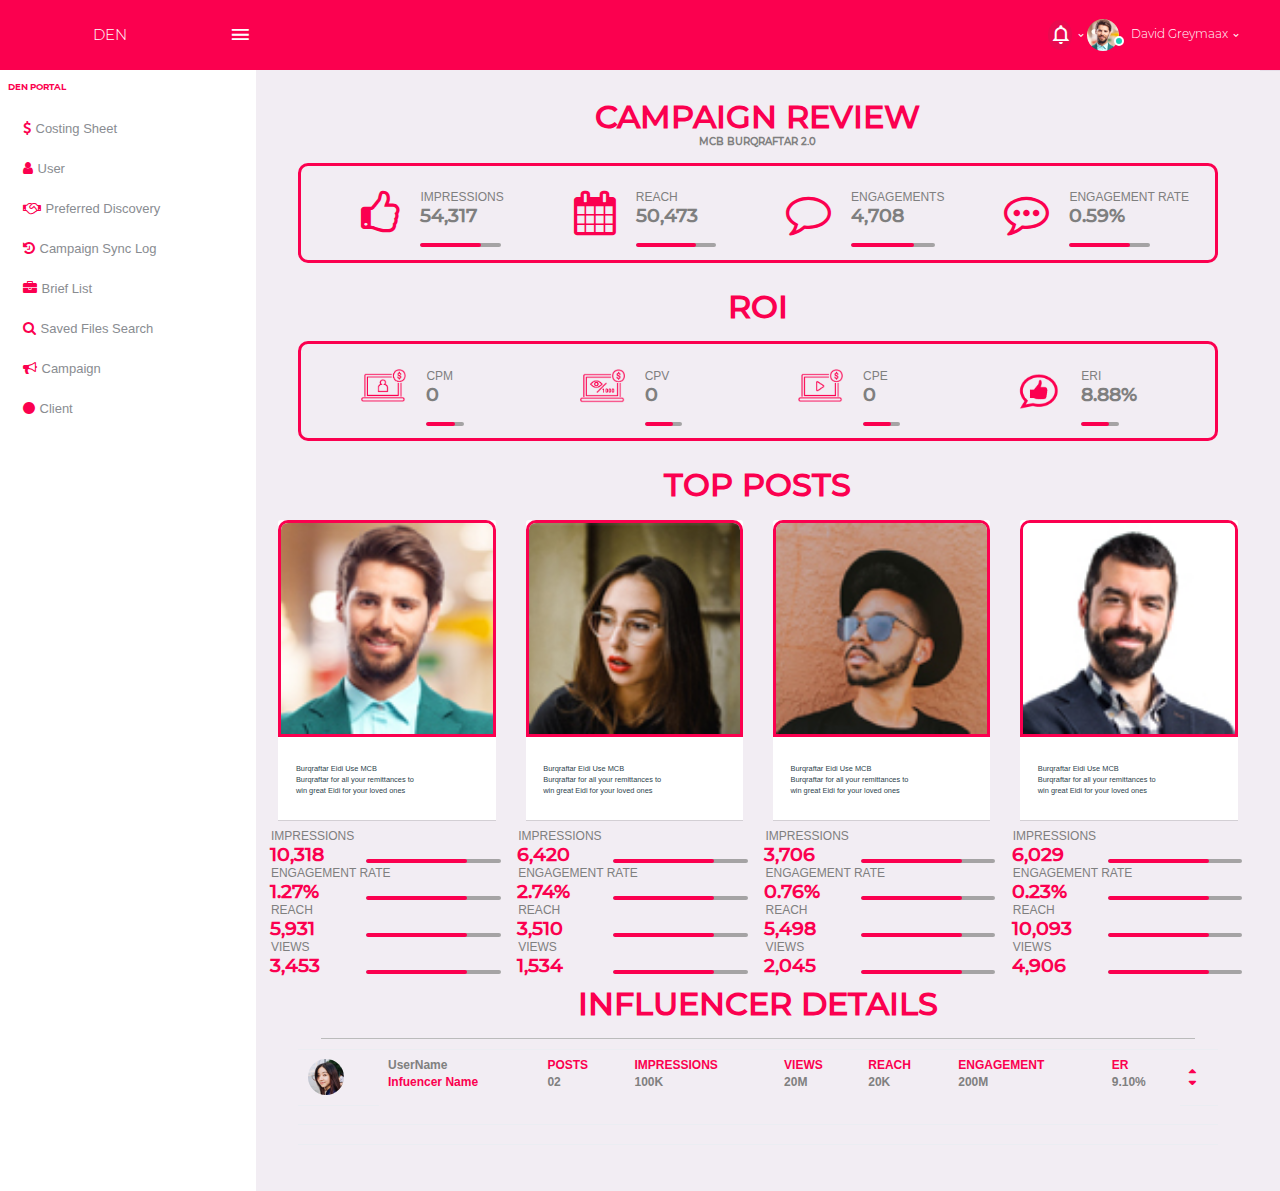
==== commit da1d7e1a: "breadcrumb settings and table addition" ====
--- a/index.html
+++ b/index.html
@@ -8,7 +8,8 @@
   <title>Purple Admin</title>
   <!-- plugins:css -->
   <link rel="stylesheet" href="assets/vendors/mdi/css/materialdesignicons.min.css">
-  <link rel="stylesheet" href="https://stackpath.bootstrapcdn.com/font-awesome/4.7.0/css/font-awesome.min.css" integrity="sha384-wvfXpqpZZVQGK6TAh5PVlGOfQNHSoD2xbE+QkPxCAFlNEevoEH3Sl0sibVcOQVnN" crossorigin="anonymous">
+  <link rel="stylesheet" href="https://stackpath.bootstrapcdn.com/font-awesome/4.7.0/css/font-awesome.min.css"
+    integrity="sha384-wvfXpqpZZVQGK6TAh5PVlGOfQNHSoD2xbE+QkPxCAFlNEevoEH3Sl0sibVcOQVnN" crossorigin="anonymous">
   <link rel="stylesheet" href="assets/vendors/css/vendor.bundle.base.css">
   <!-- endinject -->
   <!-- Plugin css for this page -->
@@ -34,8 +35,8 @@
       <div class="navbar-menu-wrapper d-flex align-items-stretch">
         <ul class="navbar-nav navbar-nav-right">
           <li class="nav-item dropdown">
-            <a class="nav-link dropdown-toggle" id="notificationDropdown" href="#"
-              data-toggle="dropdown" style="background-color: #e80a50;border-radius: 50%;height: 30px;width: 24px;margin: 0 auto;">
+            <a class="nav-link dropdown-toggle" id="notificationDropdown" href="#" data-toggle="dropdown"
+              style="background-color: #e80a50;border-radius: 50%;height: 30px;width: 24px;margin: 0 auto;">
               <i class="mdi mdi-bell-outline" style="padding-left: 2px;"></i>
               <span class="count-symbol bg-danger"></span>
             </a>
@@ -192,59 +193,59 @@
               <span class="d-flex align-items-center purchase-popup">
                 <div class="card-style2 profIconProps1">
                   <div class="row col-12 row1">
-                  <div class="col-3 card-style2">
-                    <div class="col-3">
-                      <i class="fa fa-thumbs-o-up menu-icon indexIcons" aria-hidden="true"></i></a>
-                    </div>
-                    <div class="col-9">
-                      <label class="row camReview">IMPRESSIONS</label>
-                      <h1 class="row label-props">54,317</h1>
-                      <div class=" row progress w-90">
-                        <div class="progress-bar indpbProps" role="progressbar"
-                          aria-valuenow="75" aria-valuemin="0" aria-valuemax="100"></div>
-                      </div>
-                    </div>
-                  </div>
-                  <div class="col-3 card-style2">
-                    <div class="col-3">
-                      <i class="fa fa-calendar menu-icon indexIcons" aria-hidden="true"></i></a>
-                    </div>
-                    <div class="col-9">
-                      <label class="row camReview">REACH</label>
-                      <h1 class="row label-props">50,473</h1>
-                      <div class=" row progress w-90">
-                        <div class="progress-bar indpbProps" role="progressbar"
-                          aria-valuenow="75" aria-valuemin="0" aria-valuemax="100"></div>
-                      </div>
-                    </div>
-                  </div>
-                  <div class="col-3 card-style2">
-                    <div class="col-3">
-                      <i class="fa fa-comment-o menu-icon indexIcons" aria-hidden="true"></i></a>
-                    </div>
-                    <div class="col-9">
-                      <label class="row camReview">ENGAGEMENTS</label>
-                      <h1 class="row label-props">4,708</h1>
-                      <div class=" row progress w-90">
-                        <div class="progress-bar indpbProps" role="progressbar"
-                          aria-valuenow="75" aria-valuemin="0" aria-valuemax="100"></div>
-                      </div>
-                    </div>
-                  </div>
-                  <div class="col-3 card-style2">
-                    <div class="col-3">
-                      <i class="fa fa-commenting-o menu-icon indexIcons" aria-hidden="true"></i></a>
-                    </div>
-                    <div class="col-9">
-                      <label class="row camReview">ENGAGEMENT RATE</label>
-                      <h1 class="row label-props">0.59%</h1>
-                      <div class=" row progress w-90">
-                        <div class="progress-bar indpbProps" role="progressbar"
-                          aria-valuenow="75" aria-valuemin="0" aria-valuemax="100"></div>
-                      </div>
-                    </div>
-                  </div>
-                </div>
+                    <div class="col-3 card-style2">
+                      <div class="col-3">
+                        <i class="fa fa-thumbs-o-up menu-icon indexIcons" aria-hidden="true"></i></a>
+                      </div>
+                      <div class="col-9">
+                        <label class="row camReview">IMPRESSIONS</label>
+                        <h1 class="row label-props">54,317</h1>
+                        <div class=" row progress w-90">
+                          <div class="progress-bar indpbProps" role="progressbar" aria-valuenow="75" aria-valuemin="0"
+                            aria-valuemax="100"></div>
+                        </div>
+                      </div>
+                    </div>
+                    <div class="col-3 card-style2">
+                      <div class="col-3">
+                        <i class="fa fa-calendar menu-icon indexIcons" aria-hidden="true"></i></a>
+                      </div>
+                      <div class="col-9">
+                        <label class="row camReview">REACH</label>
+                        <h1 class="row label-props">50,473</h1>
+                        <div class=" row progress w-90">
+                          <div class="progress-bar indpbProps" role="progressbar" aria-valuenow="75" aria-valuemin="0"
+                            aria-valuemax="100"></div>
+                        </div>
+                      </div>
+                    </div>
+                    <div class="col-3 card-style2">
+                      <div class="col-3">
+                        <i class="fa fa-comment-o menu-icon indexIcons" aria-hidden="true"></i></a>
+                      </div>
+                      <div class="col-9">
+                        <label class="row camReview">ENGAGEMENTS</label>
+                        <h1 class="row label-props">4,708</h1>
+                        <div class=" row progress w-90">
+                          <div class="progress-bar indpbProps" role="progressbar" aria-valuenow="75" aria-valuemin="0"
+                            aria-valuemax="100"></div>
+                        </div>
+                      </div>
+                    </div>
+                    <div class="col-3 card-style2">
+                      <div class="col-3">
+                        <i class="fa fa-commenting-o menu-icon indexIcons" aria-hidden="true"></i></a>
+                      </div>
+                      <div class="col-9">
+                        <label class="row camReview">ENGAGEMENT RATE</label>
+                        <h1 class="row label-props">0.59%</h1>
+                        <div class=" row progress w-90">
+                          <div class="progress-bar indpbProps" role="progressbar" aria-valuenow="75" aria-valuemin="0"
+                            aria-valuemax="100"></div>
+                        </div>
+                      </div>
+                    </div>
+                  </div>
                 </div>
               </span>
             </div>
@@ -258,59 +259,59 @@
               <span class="d-flex align-items-center purchase-popup">
                 <div class="card-style2 indCardProps">
                   <div class="row col-12 row1">
-                  <div class="col-3 card-style2">
-                    <div class="col-3">
-                      <img class="w-45" src="./Images/cost-per-engagement v1.png"></a>
-                    </div>
-                    <div class="col-9">
-                      <label class="row camReview">CPM</label>
-                      <h1 class="row label-props">0</h1>
-                      <div class="row progress w-40">
-                        <div class="progress-bar indpbProps" role="progressbar"
-                          aria-valuenow="75" aria-valuemin="0" aria-valuemax="100"></div>
-                      </div>
-                    </div>
-                  </div>
-                  <div class="col-3 card-style2">
-                    <div class="col-3">
-                      <img class="w-45" src="./Images/cpmv1.png"></a>
-                    </div>
-                    <div class="col-9">
-                      <label class="row camReview">CPV</label>
-                      <h1 class="row label-props">0</h1>
-                      <div class="row progress w-40">
-                        <div class="progress-bar indpbProps" role="progressbar"
-                          aria-valuenow="75" aria-valuemin="0" aria-valuemax="100"></div>
-                      </div>
-                    </div>
-                  </div>
-                  <div class="col-3 card-style2">
-                    <div class="col-3">
-                      <img class="w-45" src="./Images/cpvv1.png"></a>
-                    </div>
-                    <div class="col-9">
-                      <label class="row camReview">CPE</label>
-                      <h1 class="row label-props">0</h1>
-                      <div class="row progress w-40">
-                        <div class="progress-bar indpbProps" role="progressbar"
-                          aria-valuenow="75" aria-valuemin="0" aria-valuemax="100"></div>
-                      </div>
-                    </div>
-                  </div>
-                  <div class="col-3 card-style2">
-                    <div class="col-3">
-                      <img class="w-45" src="./Images/ERIIcon.png"></a>
-                    </div>
-                    <div class="col-9">
-                      <label class="row camReview">ERI</label>
-                      <h1 class="row label-props">8.88%</h1>
-                      <div class="row progress w-40">
-                        <div class="progress-bar indpbProps" role="progressbar"
-                          aria-valuenow="75" aria-valuemin="0" aria-valuemax="100"></div>
-                      </div>
-                    </div>
-                  </div>
-                </div>
+                    <div class="col-3 card-style2">
+                      <div class="col-3">
+                        <img class="w-45" src="./Images/cost-per-engagement v1.png"></a>
+                      </div>
+                      <div class="col-9">
+                        <label class="row camReview">CPM</label>
+                        <h1 class="row label-props">0</h1>
+                        <div class="row progress w-40">
+                          <div class="progress-bar indpbProps" role="progressbar" aria-valuenow="75" aria-valuemin="0"
+                            aria-valuemax="100"></div>
+                        </div>
+                      </div>
+                    </div>
+                    <div class="col-3 card-style2">
+                      <div class="col-3">
+                        <img class="w-45" src="./Images/cpmv1.png"></a>
+                      </div>
+                      <div class="col-9">
+                        <label class="row camReview">CPV</label>
+                        <h1 class="row label-props">0</h1>
+                        <div class="row progress w-40">
+                          <div class="progress-bar indpbProps" role="progressbar" aria-valuenow="75" aria-valuemin="0"
+                            aria-valuemax="100"></div>
+                        </div>
+                      </div>
+                    </div>
+                    <div class="col-3 card-style2">
+                      <div class="col-3">
+                        <img class="w-45" src="./Images/cpvv1.png"></a>
+                      </div>
+                      <div class="col-9">
+                        <label class="row camReview">CPE</label>
+                        <h1 class="row label-props">0</h1>
+                        <div class="row progress w-40">
+                          <div class="progress-bar indpbProps" role="progressbar" aria-valuenow="75" aria-valuemin="0"
+                            aria-valuemax="100"></div>
+                        </div>
+                      </div>
+                    </div>
+                    <div class="col-3 card-style2">
+                      <div class="col-3">
+                        <img class="w-45" src="./Images/ERIIcon.png"></a>
+                      </div>
+                      <div class="col-9">
+                        <label class="row camReview">ERI</label>
+                        <h1 class="row label-props">8.88%</h1>
+                        <div class="row progress w-40">
+                          <div class="progress-bar indpbProps" role="progressbar" aria-valuenow="75" aria-valuemin="0"
+                            aria-valuemax="100"></div>
+                        </div>
+                      </div>
+                    </div>
+                  </div>
                 </div>
               </span>
             </div>
@@ -343,13 +344,13 @@
                   <label class="row camReview">IMPRESSIONS</label>
                   <div class="col-12 card-style2 card-ints">
                     <div class="col-6 spacing">
-                    <h1 class="label-props1">10,318 </h1>
-                  </div>
-                  <div class="col-6 spacing">
-                    <div class="progress">
-                      <div class="progress-bar indpbProps" role="progressbar"
-                        aria-valuenow="75" aria-valuemin="0" aria-valuemax="100"></div>
-                    </div>
+                      <h1 class="label-props1">10,318 </h1>
+                    </div>
+                    <div class="col-6 spacing">
+                      <div class="progress">
+                        <div class="progress-bar indpbProps" role="progressbar" aria-valuenow="75" aria-valuemin="0"
+                          aria-valuemax="100"></div>
+                      </div>
                     </div>
                   </div>
                 </div>
@@ -357,13 +358,13 @@
                   <label class="row camReview">ENGAGEMENT RATE</label>
                   <div class="col-12 card-style2 card-ints">
                     <div class="col-6 spacing">
-                    <h1 class="label-props1">1.27% </h1>
-                  </div>
-                  <div class="col-6 spacing">
-                    <div class="progress">
-                      <div class="progress-bar indpbProps" role="progressbar" 
-                        aria-valuenow="75" aria-valuemin="0" aria-valuemax="100"></div>
-                    </div>
+                      <h1 class="label-props1">1.27% </h1>
+                    </div>
+                    <div class="col-6 spacing">
+                      <div class="progress">
+                        <div class="progress-bar indpbProps" role="progressbar" aria-valuenow="75" aria-valuemin="0"
+                          aria-valuemax="100"></div>
+                      </div>
                     </div>
                   </div>
 
@@ -372,13 +373,13 @@
                   <label class="row camReview">REACH</label>
                   <div class="col-12 card-style2 card-ints">
                     <div class="col-6 spacing">
-                    <h1 class="label-props1">5,931 </h1>
-                  </div>
-                  <div class="col-6 spacing">
-                    <div class="progress">
-                      <div class="progress-bar indpbProps" role="progressbar" 
-                        aria-valuenow="75" aria-valuemin="0" aria-valuemax="100"></div>
-                    </div>
+                      <h1 class="label-props1">5,931 </h1>
+                    </div>
+                    <div class="col-6 spacing">
+                      <div class="progress">
+                        <div class="progress-bar indpbProps" role="progressbar" aria-valuenow="75" aria-valuemin="0"
+                          aria-valuemax="100"></div>
+                      </div>
                     </div>
                   </div>
 
@@ -387,13 +388,13 @@
                   <label class="row camReview">VIEWS</label>
                   <div class="col-12 card-style2 card-ints">
                     <div class="col-6 spacing">
-                    <h1 class="label-props1">3,453 </h1>
-                  </div>
-                  <div class="col-6 spacing">
-                    <div class="progress">
-                      <div class="progress-bar indpbProps" role="progressbar"
-                        aria-valuenow="75" aria-valuemin="0" aria-valuemax="100"></div>
-                    </div>
+                      <h1 class="label-props1">3,453 </h1>
+                    </div>
+                    <div class="col-6 spacing">
+                      <div class="progress">
+                        <div class="progress-bar indpbProps" role="progressbar" aria-valuenow="75" aria-valuemin="0"
+                          aria-valuemax="100"></div>
+                      </div>
                     </div>
                   </div>
                 </div>
@@ -422,13 +423,13 @@
                   <label class="row camReview">IMPRESSIONS</label>
                   <div class="col-12 card-style2 card-ints">
                     <div class="col-6 spacing">
-                    <h1 class="label-props1">6,420 </h1>
-                  </div>
-                  <div class="col-6 spacing">
-                    <div class="progress">
-                      <div class="progress-bar indpbProps" role="progressbar"
-                        aria-valuenow="75" aria-valuemin="0" aria-valuemax="100"></div>
-                    </div>
+                      <h1 class="label-props1">6,420 </h1>
+                    </div>
+                    <div class="col-6 spacing">
+                      <div class="progress">
+                        <div class="progress-bar indpbProps" role="progressbar" aria-valuenow="75" aria-valuemin="0"
+                          aria-valuemax="100"></div>
+                      </div>
                     </div>
                   </div>
                 </div>
@@ -436,13 +437,13 @@
                   <label class="row camReview">ENGAGEMENT RATE</label>
                   <div class="col-12 card-style2 card-ints">
                     <div class="col-6 spacing">
-                    <h1 class="label-props1">2.74% </h1>
-                  </div>
-                  <div class="col-6 spacing">
-                    <div class="progress">
-                      <div class="progress-bar indpbProps" role="progressbar"
-                        aria-valuenow="75" aria-valuemin="0" aria-valuemax="100"></div>
-                    </div>
+                      <h1 class="label-props1">2.74% </h1>
+                    </div>
+                    <div class="col-6 spacing">
+                      <div class="progress">
+                        <div class="progress-bar indpbProps" role="progressbar" aria-valuenow="75" aria-valuemin="0"
+                          aria-valuemax="100"></div>
+                      </div>
                     </div>
                   </div>
                 </div>
@@ -450,13 +451,13 @@
                   <label class="row camReview">REACH</label>
                   <div class="col-12 card-style2 card-ints">
                     <div class="col-6 spacing">
-                    <h1 class="label-props1">3,510 </h1>
-                  </div>
-                  <div class="col-6 spacing">
-                    <div class="progress">
-                      <div class="progress-bar indpbProps" role="progressbar"
-                        aria-valuenow="75" aria-valuemin="0" aria-valuemax="100"></div>
-                    </div>
+                      <h1 class="label-props1">3,510 </h1>
+                    </div>
+                    <div class="col-6 spacing">
+                      <div class="progress">
+                        <div class="progress-bar indpbProps" role="progressbar" aria-valuenow="75" aria-valuemin="0"
+                          aria-valuemax="100"></div>
+                      </div>
                     </div>
                   </div>
                 </div>
@@ -464,13 +465,13 @@
                   <label class="row camReview">VIEWS</label>
                   <div class="col-12 card-style2 card-ints">
                     <div class="col-6 spacing">
-                    <h1 class="label-props1">1,534 </h1>
-                  </div>
-                  <div class="col-6 spacing">
-                    <div class="progress">
-                      <div class="progress-bar indpbProps" role="progressbar"
-                        aria-valuenow="75" aria-valuemin="0" aria-valuemax="100"></div>
-                    </div>
+                      <h1 class="label-props1">1,534 </h1>
+                    </div>
+                    <div class="col-6 spacing">
+                      <div class="progress">
+                        <div class="progress-bar indpbProps" role="progressbar" aria-valuenow="75" aria-valuemin="0"
+                          aria-valuemax="100"></div>
+                      </div>
                     </div>
                   </div>
                 </div>
@@ -499,13 +500,13 @@
                   <label class="row camReview">IMPRESSIONS</label>
                   <div class="col-12 card-style2 card-ints">
                     <div class="col-6 spacing">
-                    <h1 class="label-props1">3,706 </h1>
-                  </div>
-                  <div class="col-6 spacing">
-                    <div class="progress">
-                      <div class="progress-bar indpbProps" role="progressbar" 
-                        aria-valuenow="75" aria-valuemin="0" aria-valuemax="100"></div>
-                    </div>
+                      <h1 class="label-props1">3,706 </h1>
+                    </div>
+                    <div class="col-6 spacing">
+                      <div class="progress">
+                        <div class="progress-bar indpbProps" role="progressbar" aria-valuenow="75" aria-valuemin="0"
+                          aria-valuemax="100"></div>
+                      </div>
                     </div>
                   </div>
                 </div>
@@ -513,13 +514,13 @@
                   <label class="row camReview">ENGAGEMENT RATE</label>
                   <div class="col-12 card-style2 card-ints">
                     <div class="col-6 spacing">
-                    <h1 class="label-props1">0.76% </h1>
-                  </div>
-                  <div class="col-6 spacing">
-                    <div class="progress">
-                      <div class="progress-bar indpbProps" role="progressbar"
-                        aria-valuenow="75" aria-valuemin="0" aria-valuemax="100"></div>
-                    </div>
+                      <h1 class="label-props1">0.76% </h1>
+                    </div>
+                    <div class="col-6 spacing">
+                      <div class="progress">
+                        <div class="progress-bar indpbProps" role="progressbar" aria-valuenow="75" aria-valuemin="0"
+                          aria-valuemax="100"></div>
+                      </div>
                     </div>
                   </div>
                 </div>
@@ -527,13 +528,13 @@
                   <label class="row camReview">REACH</label>
                   <div class="col-12 card-style2 card-ints">
                     <div class="col-6 spacing">
-                    <h1 class="label-props1">5,498 </h1>
-                  </div>
-                  <div class="col-6 spacing">
-                    <div class="progress">
-                      <div class="progress-bar indpbProps" role="progressbar"
-                        aria-valuenow="75" aria-valuemin="0" aria-valuemax="100"></div>
-                    </div>
+                      <h1 class="label-props1">5,498 </h1>
+                    </div>
+                    <div class="col-6 spacing">
+                      <div class="progress">
+                        <div class="progress-bar indpbProps" role="progressbar" aria-valuenow="75" aria-valuemin="0"
+                          aria-valuemax="100"></div>
+                      </div>
                     </div>
                   </div>
                 </div>
@@ -541,13 +542,13 @@
                   <label class="row camReview">VIEWS</label>
                   <div class="col-12 card-style2 card-ints">
                     <div class="col-6 spacing">
-                    <h1 class="label-props1">2,045 </h1>
-                  </div>
-                  <div class="col-6 spacing">
-                    <div class="progress">
-                      <div class="progress-bar indpbProps" role="progressbar"
-                        aria-valuenow="75" aria-valuemin="0" aria-valuemax="100"></div>
-                    </div>
+                      <h1 class="label-props1">2,045 </h1>
+                    </div>
+                    <div class="col-6 spacing">
+                      <div class="progress">
+                        <div class="progress-bar indpbProps" role="progressbar" aria-valuenow="75" aria-valuemin="0"
+                          aria-valuemax="100"></div>
+                      </div>
                     </div>
                   </div>
                 </div>
@@ -576,13 +577,13 @@
                   <label class="row camReview">IMPRESSIONS</label>
                   <div class="col-12 card-style2 card-ints">
                     <div class="col-6 spacing">
-                    <h1 class="label-props1">6,029 </h1>
-                  </div>
-                  <div class="col-6 spacing">
-                    <div class="progress">
-                      <div class="progress-bar indpbProps" role="progressbar"
-                        aria-valuenow="75" aria-valuemin="0" aria-valuemax="100"></div>
-                    </div>
+                      <h1 class="label-props1">6,029 </h1>
+                    </div>
+                    <div class="col-6 spacing">
+                      <div class="progress">
+                        <div class="progress-bar indpbProps" role="progressbar" aria-valuenow="75" aria-valuemin="0"
+                          aria-valuemax="100"></div>
+                      </div>
                     </div>
                   </div>
                 </div>
@@ -590,13 +591,13 @@
                   <label class="row camReview">ENGAGEMENT RATE</label>
                   <div class="col-12 card-style2 card-ints">
                     <div class="col-6 spacing">
-                    <h1 class="label-props1">0.23% </h1>
-                  </div>
-                  <div class="col-6 spacing">
-                    <div class="progress">
-                      <div class="progress-bar indpbProps" role="progressbar"
-                        aria-valuenow="75" aria-valuemin="0" aria-valuemax="100"></div>
-                    </div>
+                      <h1 class="label-props1">0.23% </h1>
+                    </div>
+                    <div class="col-6 spacing">
+                      <div class="progress">
+                        <div class="progress-bar indpbProps" role="progressbar" aria-valuenow="75" aria-valuemin="0"
+                          aria-valuemax="100"></div>
+                      </div>
                     </div>
                   </div>
                 </div>
@@ -604,13 +605,13 @@
                   <label class="row camReview">REACH</label>
                   <div class="col-12 card-style2 card-ints">
                     <div class="col-6 spacing">
-                    <h1 class="label-props1">10,093 </h1>
-                  </div>
-                  <div class="col-6 spacing">
-                    <div class="progress">
-                      <div class="progress-bar indpbProps" role="progressbar"
-                        aria-valuenow="75" aria-valuemin="0" aria-valuemax="100"></div>
-                    </div>
+                      <h1 class="label-props1">10,093 </h1>
+                    </div>
+                    <div class="col-6 spacing">
+                      <div class="progress">
+                        <div class="progress-bar indpbProps" role="progressbar" aria-valuenow="75" aria-valuemin="0"
+                          aria-valuemax="100"></div>
+                      </div>
                     </div>
                   </div>
                 </div>
@@ -618,32 +619,341 @@
                   <label class="row camReview">VIEWS</label>
                   <div class="col-12 card-style2 card-ints">
                     <div class="col-6 spacing">
-                    <h1 class="label-props1">4,906 </h1>
-                  </div>
-                  <div class="col-6 spacing">
-                    <div class="progress">
-                      <div class="progress-bar indpbProps" role="progressbar" 
-                        aria-valuenow="75" aria-valuemin="0" aria-valuemax="100"></div>
-                    </div>
+                      <h1 class="label-props1">4,906 </h1>
+                    </div>
+                    <div class="col-6 spacing">
+                      <div class="progress">
+                        <div class="progress-bar indpbProps" role="progressbar" aria-valuenow="75" aria-valuemin="0"
+                          aria-valuemax="100"></div>
+                      </div>
                     </div>
                   </div>
                 </div>
               </div>
             </div>
           </div>
+          <!-- </br> -->
+          <div class="page-header">
+            <h1 class="row page-title props">
+              INFLUENCER DETAILS </h1>
+          </div>
+
+
+
+
+
+
+          <div class="col-lg-12">
+            <div class="panel panel-default">
+
+              <div class="panel-body">
+                <table class="table table-condensed" style="border-collapse:collapse;">
+
+                  <!-- <thead>
+                    <tr>
+                      <th>&nbsp;</th>
+                      <th>Job Name</th>
+                      <th>Description</th>
+                      <th>Provider Name</th>
+                      <th>Region</th>
+                      <th>Status</th>
+                    </tr>
+                  </thead> -->
+
+                  <tbody>
+                    <tr data-toggle="collapse" data-target="#demo1" class="accordion-toggle">
+                      <td><img src="./assets/images/faces/face2.jpg" alt="" style=" height:auto;"></td>
+                      <td rowspan="2" style="vertical-align: initial;"><label style="color: gray;font-weight: bolder;">
+                          UserName</label><br>
+                        <label style="color: #FB004F;font-weight: bolder;">Infuencer Name</label>
+                      </td>
+                      <td rowspan="2" style="vertical-align: initial;"><label
+                          style="color: #FB004F;font-weight: bolder;"> POSTS</label><br>
+                        <label style="color: gray;font-weight: bolder;">02</label>
+                      </td>
+                      <td rowspan="2" style="vertical-align: initial;"><label
+                          style="color: #FB004F;font-weight: bolder;"> IMPRESSIONS</label><br>
+                        <label style="color: gray;font-weight: bolder;">100K</label>
+                      </td>
+                      <td rowspan="2" style="vertical-align: initial;"><label
+                          style="color: #FB004F;font-weight: bolder;"> VIEWS</label><br>
+                        <label style="color: gray;font-weight: bolder;">20M</label>
+                      </td>
+                      <td rowspan="2" style="vertical-align: initial;"><label
+                          style="color: #FB004F;font-weight: bolder;"> REACH</label><br>
+                        <label style="color: gray;font-weight: bolder;">20K</label>
+                      </td>
+                      <td rowspan="2" style="vertical-align: initial;"><label
+                          style="color: #FB004F;font-weight: bolder;"> ENGAGEMENT</label><br>
+                        <label style="color: gray;font-weight: bolder;">200M</label>
+                      </td>
+                      <td rowspan="2" style="vertical-align: initial;"><label
+                          style="color: #FB004F;font-weight: bolder;"> ER</label><br>
+                        <label style="color: gray;font-weight: bolder;">9.10%</label>
+                      </td>
+                      <td>
+                        <i class="fa fa-caret-up" aria-hidden="true" style="color: #FB004F;font-weight: bolder;font-size: 12px;"></i><br>
+                        <i class="fa fa-caret-down" aria-hidden="true" style="color: #FB004F;font-weight: bolder;font-size: 12px;"></i>
+                      </td>
+
+                    </tr>
+                    <tr>
+                      <td colspan="12" class="hiddenRow">
+                        <div class="accordian-body collapse" id="demo1">
+                          <table class="table table-striped">
+                            <tr>
+                              <td style="width: 10%;"><img src="./assets/images/faces/face2.jpg" alt=""
+                                  style="height:auto;"></td>
+                              <td rowspan="5" style="vertical-align: initial;width: 21%;">
+
+                                <label style="color: gray;font-weight: bolder;margin-left: 30px;">
+                                  IMPRESSIONS</label><br>
+                                <label
+                                  style="color: #FB004F;font-weight: bolder;font-size: 18px;margin-left: 7px;">24,125,489,0</label><br>
+                                <div class="row"
+                                  style="width: 90%;border-top: 2px solid #FB004F;margin-bottom: 5px !important;margin-left: -10px;">
+                                </div>
+                                <div class="row col-12">
+                                  <div col-6>
+                                    <label style="color: gray;font-weight: bolder;font-size: 9px;"> PAID /
+                                      ORGANIC</label><br>
+                                    <label style="color: #FB004F;font-weight: bolder;">25% / 75%</label>
+                                  </div>
+                                  <div class="vl"></div>
+                                  <div col-6>
+                                    <label style="color: gray;font-weight: bolder;font-size: 9px;"> FORM /
+                                      NEW</label><br>
+                                    <label style="color: #FB004F;font-weight: bolder;">10% / 90%</label>
+                                  </div>
+                                </div>
+                              </td>
+                              <td style="width: 2%;">
+                                <div class="vl2"></div>
+                              </td>
+
+
+                              <td rowspan="5" style="vertical-align: initial;">
+
+                                <label style="color: gray;font-weight: bolder;margin-left: 40px;"> REACH</label><br>
+                                <label
+                                  style="color: #FB004F;font-weight: bolder;font-size: 18px;margin-left: 7px;">24,125,489,0</label><br>
+                                <div class="row"
+                                  style="width: 90%;border-top: 2px solid #FB004F;margin-bottom: 5px !important;margin-left: -5px;">
+                                </div>
+
+                                <!-- <div col-6> -->
+                                <label style="color: gray;font-weight: bolder;font-size: 9px;margin-left: 30px;"> PAID /
+                                  ORGANIC</label><br>
+                                <label style="color: #FB004F;font-weight: bolder;margin-left: 35px;">25% / 75%</label>
+                                <!-- </div> -->
+                              </td>
+                              <td style="width: 2%;">
+                                <div class="vl2"></div>
+                              </td>
+                              <td rowspan="5" style="vertical-align: initial;">
+
+                                <label style="color: gray;font-weight: bolder;margin-left: 15px;"> CLICKS</label><br>
+                                <label
+                                  style="color: #FB004F;font-weight: bolder;font-size: 18px;margin-left: 7px;">600,000</label><br>
+                                <i class="fa fa-hand-pointer-o menu-icon"
+                                  style="color: gray !important;font-size: 30px;margin-left: 25px;"
+                                  aria-hidden="true"></i>
+                              </td>
+                              <td style="width: 2%;">
+                                <div class="vl2"></div>
+                              </td>
+                              <td rowspan="5" style="vertical-align: initial;">
+
+                                <label style="color: gray;font-weight: bolder"> REACTIONS</label><br>
+                                <i class="fa fa-smile-o menu-icon" style="color: gray !important;font-size: 30px;"
+                                  aria-hidden="true"></i>
+                                <i class="fa fa-frown-o menu-icon"
+                                  style="color: gray !important;font-size: 30px;margin-left: 25px;"
+                                  aria-hidden="true"></i><br>
+                                <label
+                                  style="color: #FB004F;font-weight: bolder;font-size: 20px;margin-top:5px;">90%</label>
+                                <label
+                                  style="color: #FB004F;font-weight: bolder;margin-left: 10px;font-size: 20px;margin-top:5px;">10%</label>
+                              </td>
+                              <td style="width: 2%;">
+                                <div class="vl2"></div>
+                              </td>
+                              <td rowspan="5" style="vertical-align: initial;">
+
+                                <label style="color: gray;font-weight: bolder;"> ENGAGEMENT RATE</label><br>
+                                <i class="fa fa-commenting-o menu-icon"
+                                  style="color: gray !important;font-size: 30px;margin-left: 40px;"
+                                  aria-hidden="true"></i><br>
+                                <label
+                                  style="color: #FB004F;font-weight: bolder;font-size: 20px;margin-top:5px; margin-left: 40px;">10%</label>
+                              </td>
+                            </tr>
+                            <div class="row linkSbtnBrdr"></div>
+
+                          </table>
+
+                        </div>
+                      </td>
+                    </tr>
+                    <tr>
+                      <td colspan="12" class="hiddenRow">
+                        <div class="accordian-body collapse" id="demo1">
+                          <table class="table table-striped">
+                            <tr>
+                              <td style="width: 10%;"><img src="./assets/images/faces/face2.jpg" alt=""
+                                  style="height:auto;"></td>
+                              <td rowspan="5" style="vertical-align: initial;width: 21%;">
+
+                                <label style="color: gray;font-weight: bolder;margin-left: 30px;">
+                                  IMPRESSIONS</label><br>
+                                <label
+                                  style="color: #FB004F;font-weight: bolder;font-size: 18px;margin-left:45px;">100K</label><br>
+                              </td>
+                              <td style="width: 2%;">
+                                <div class="vl2"></div>
+                              </td>
+
+
+                              <td rowspan="5" style="vertical-align: initial;width: 17%;">
+                                <label style="color: gray;font-weight: bolder;margin-left: 47px;"> VIEWS</label><br>
+                                <label
+                                  style="color: #FB004F;font-weight: bolder;font-size: 18px;margin-left: 50px;">20K</label>
+
+                              </td>
+                              <td style="width: 2%;">
+                                <div class="vl2"></div>
+                              </td>
+                              <td rowspan="5" style="vertical-align: initial;width: 12%;">
+
+                                <label style="color: gray;font-weight: bolder;margin-left: 17px;"> REACH</label><br>
+                                <label
+                                  style="color: #FB004F;font-weight: bolder;font-size: 18px;margin-left: 20px;">20M</label>
+                              </td>
+                              <td style="width: 2%;">
+                                <div class="vl2"></div>
+                              </td>
+                              <td rowspan="5" style="vertical-align: initial;width: 14%;">
+                                <label style="color: gray;font-weight: bolder;margin-left: 2px;"> ENGAGEMENT</label><br>
+                                <label
+                                  style="color: #FB004F;font-weight: bolder;font-size: 18px;margin-left: 22px;">200M</label>
+                              </td>
+                              <td style="width: 2%;">
+                                <div class="vl2"></div>
+                              </td>
+                              <td rowspan="5" style="vertical-align: initial;">
+
+                                <label style="color: gray;font-weight: bolder;margin-left: 5px;"> ENGAGEMENT
+                                  RATE</label><br>
+                                <label
+                                  style="color: #FB004F;font-weight: bolder;font-size: 18px;margin-left:40px;">9.10%</label>
+                              </td>
+                            </tr>
+                            <div class="row linkSbtnBrdr"></div>
+
+                          </table>
+
+                        </div>
+                      </td>
+                    </tr>
+                    <div class="row linkSbtnBrdr"></div>
+                    <tr>
+                      <td colspan="12" class="hiddenRow">
+                        <div class="accordian-body collapse" id="demo1">
+                          <table class="table table-striped">
+                            <tr>
+                              <td style="width: 10%;"><img src="./assets/images/faces/face2.jpg" alt=""
+                                  style="height:auto;"></td>
+                              <td rowspan="5" style="vertical-align: initial;width: 21%;">
+
+                                <label style="color: gray;font-weight: bolder;margin-left: 30px;">
+                                  IMPRESSIONS</label><br>
+                                <label
+                                  style="color: #FB004F;font-weight: bolder;font-size: 18px;margin-left:45px;">100K</label><br>
+                              </td>
+                              <td style="width: 2%;">
+                                <div class="vl2"></div>
+                              </td>
+
+
+                              <td rowspan="5" style="vertical-align: initial;width: 17%;">
+                                <label style="color: gray;font-weight: bolder;margin-left: 47px;"> REPLIES</label><br>
+                                <label
+                                  style="color: #FB004F;font-weight: bolder;font-size: 18px;margin-left: 50px;">20K</label>
+
+                              </td>
+                              <td style="width: 2%;">
+                                <div class="vl2"></div>
+                              </td>
+                              <td rowspan="5" style="vertical-align: initial;width: 12%;">
+
+                                <label style="color: gray;font-weight: bolder;margin-left: 17px;"> REACH</label><br>
+                                <label
+                                  style="color: #FB004F;font-weight: bolder;font-size: 18px;margin-left: 20px;">20M</label>
+                              </td>
+                              <td style="width: 2%;">
+                                <div class="vl2"></div>
+                              </td>
+                              <td rowspan="5" style="vertical-align: initial;width: 14%;">
+                                <label style="color: gray;font-weight: bolder;margin-left: 20px;"><i
+                                    class="fa fa-caret-left" aria-hidden="true"
+                                    style="color: #FB004F;font-weight: bolder;font-size: 12px;"></i> TAPS <i
+                                    class="fa fa-caret-right" aria-hidden="true"
+                                    style="color: #FB004F;font-weight: bolder;font-size: 12px;"></i></label><br>
+                                <div class="row">
+                                  <label
+                                    style="color: #FB004F;font-weight: bolder;font-size: 18px;margin-left: 22px;">200M</label>
+                                  <div class="vl3"></div>
+                                  <label
+                                    style="color: #FB004F;font-weight: bolder;font-size: 18px;margin-left: 5px;">400M</label>
+                                </div>
+                              </td>
+                              <td style="width: 2%;">
+                                <div class="vl2"></div>
+                              </td>
+                              <td rowspan="5" style="vertical-align: initial;">
+
+                                <label style="color: gray;font-weight: bolder;margin-left: 5px;"> ENGAGEMENT
+                                  RATE</label><br>
+                                <label
+                                  style="color: #FB004F;font-weight: bolder;font-size: 18px;margin-left:40px;">9.10%</label>
+                              </td>
+                            </tr>
+                            <div class="row linkSbtnBrdr"></div>
+
+                          </table>
+
+                        </div>
+                      </td>
+                    </tr>
+                    
+                  </tbody>
+                </table>
+              </div>
+
+            </div>
+
+          </div>
+
         </div>
-        <!-- content-wrapper ends -->
-        <!-- partial:partials/_footer.html -->
-        <footer class="footer">
-          <div class="d-sm-flex justify-content-center justify-content-sm-between">
-
-          </div>
-        </footer>
-        <!-- partial -->
+
+
+
+
+
+
       </div>
-      <!-- main-panel ends -->
+      <!-- content-wrapper ends -->
+      <!-- partial:partials/_footer.html -->
+      <footer class="footer">
+        <div class="d-sm-flex justify-content-center justify-content-sm-between">
+
+        </div>
+      </footer>
+      <!-- partial -->
     </div>
-    <!-- page-body-wrapper ends -->
+    <!-- main-panel ends -->
+  </div>
+  <!-- page-body-wrapper ends -->
   </div>
   <!-- container-scroller -->
   <!-- plugins:js -->
--- a/assets/css/styles.css
+++ b/assets/css/styles.css
@@ -6507,6 +6507,8 @@
     background-clip: padding-box;
     border: 1px solid #ebedf2;
     border-radius: 0.3rem;
+    position: absolute;
+    top: 145px;
     outline: 0; }
   
   .modal-backdrop {
@@ -6580,7 +6582,7 @@
   @media (min-width: 576px) {
     .modal-dialog {
       max-width: 500px;
-      margin: 30px auto; }
+      margin: 0px auto; }
     .modal-dialog-scrollable {
       max-height: calc(100% - 60px); }
       .modal-dialog-scrollable .modal-content {
@@ -10966,6 +10968,8 @@
     .btn.btn-rounded {
       border-radius: 50px; }
     .btn.btn-fw {
+      padding: 14px;
+      font-size: 12px;
       min-width: 150px; }
     .btn.btn-sm, .btn-group-sm > .btn {
       font-size: 0.875rem; }
@@ -11654,10 +11658,13 @@
     border-color: #3e4b5b; }
 
   /* Cards */
+  .pt-30{
+    padding-left: 30px;
+  }
   .card {
     border: 0;
     background: #fff; }
-    .card .card-body {
+fb    .card .card-body {
       padding: 12px;
       background-color: #FB004F;
       color: #fff;
@@ -11667,6 +11674,7 @@
         color: black;
         /* height: 7rem; */
         padding-top: 10px;
+        padding-left: 0px;
       }
       .card .card-body + .card-body {
         padding-top: 1rem; }
@@ -12030,7 +12038,8 @@
   
   select.form-control {
     padding: .4375rem .75rem;
-    border: 0;
+    padding: 20px;
+    /* border: 0; */
     outline: 1px solid #fff;
     color: #c9c8c8; }
     select.form-control:focus {
@@ -12867,9 +12876,9 @@
           .sidebar .nav .nav-item .nav-link i {
             color: inherit; }
             .sidebar .nav .nav-item .nav-link i.menu-icon {
-              font-size: 0.78rem;
+              font-size: 14px;
               line-height: 1;
-              margin-right: 2px;
+              margin-right: 5px;
               /* margin-left: auto; */
               color: #FB004F; }
               .rtl .sidebar .nav .nav-item .nav-link i.menu-icon {
@@ -13173,6 +13182,7 @@
   .card-style2 {
     display: flex;
     margin-bottom: 20px;
+    margin-top: 15px;
 }
   }
 @media (max-width:480px)  { /* smartphones, Android phones, landscape iPhone */ 
@@ -13183,12 +13193,36 @@
     padding: 15px 20px;
     border-radius: 10px;
     border-style: solid;
-    height: 25rem;
+    height: 33rem;
     border-color: #FB004F;
 }
 .card-style2 {
   display: flex;
   margin-bottom: 20px;
+}
+.btnb
+{
+  margin-top: 20px;
+}
+.proBanner{
+  margin-top: 150px;
+}
+.ht47
+{
+  height: 47rem;
+}
+.userinfo{
+  display: none;
+  padding-right: 0px;
+    padding-left: 30px;
+}
+.img-square-wrapper
+{
+  text-align: center;
+}
+.card-body1
+{
+  text-align: center;;
 }
 }
 
@@ -13218,11 +13252,13 @@
   border-radius: 6px;
   width: 90%;
   margin: 0 auto;
+  padding: 20px;
 }
 .centerAlign{
   display: flex;
   justify-content: center;
   align-items: center;
+  margin-top: 20px;
 }
 .fbIcon{
   border-radius: 60%;
@@ -13236,7 +13272,7 @@
   margin-right: 5px;
 }
 .bgimg{
-  background-image: url("/Images/baner-v2.jpg");
+  background-image: url("../images/signupBG.jpg");
   background-size: cover;
 }
 
@@ -13280,12 +13316,16 @@
   }
   .profIcons{
     font-size: 12px;
-    margin-left: 1px;
+    margin-left: 5px;
     font-weight: bolder;
   }
   .profIconProps{
-    margin-right: 20px;
+    /* margin-right: 20px; */
     padding: 0px;
+  }
+  .mb-20
+  {
+    margin-bottom: 20px;
   }
   .profIconProps1{
     padding: 0px;
@@ -13295,10 +13335,10 @@
     padding-right: 0px;
   }
   .btnprops{
-    width: 17%;
+    /* width: 17%; */
     font-size: 10px;
-    height: 1rem;
-    padding: 0px;
+    /* height: 1rem; */
+    padding: 5px 15px;
     margin: 5px;
   }
   .btnIconProps{
@@ -13308,6 +13348,7 @@
     text-align: center;
     border-radius: 3px;
     width: 100%;
+    padding: 10px;
   }
   .btnIconProps1{
     background-color: transparent;
@@ -13335,8 +13376,8 @@
 
 .fbprops{
   background: #2a6ac1;
-    border-radius: 50%;
-    height: 25px;
+    /* border-radius: 50%;
+    height: 25px; */
     padding: 4px;
     margin-right: 5px;}
 .mrg-auto{
@@ -13359,11 +13400,15 @@
   border-radius: 50%;}
 .nameProps{
   color: black;
-  margin-bottom: 0px;}
+      font-size: 14px;
+    font-weight: 600;
+    margin-bottom: 12px;
+  }
 .clrDef{
   color: #FB004F;}
 .mailProps{
   color: black;
+  margin-bottom: 10px;;
   font-size: 12px;
   margin-left: 2px;}
 .fz-12{
@@ -13374,7 +13419,7 @@
   margin: 0px;}
 .ctgProps{
   margin-left: 30px;
-  width: 30%;}
+  display: flex;}
 .mt-40{
   margin-top: 40px;}
 .ml-25{
@@ -14162,4 +14207,23 @@
     width: 104%;
     border-top: 1px solid #bbb;
     margin-bottom: 10px !important;
-    margin-top: 10px !important;}+    margin-top: 10px !important;}
+.vl {
+      border-left: 2px solid #FB004F;
+      height: 40px;
+      /* /margin-top: -5px; */
+      margin-left: 5px;
+      margin-right: 5px;
+    }
+.vl2 {
+  border-left: 2px solid gray;
+  height: 70px;
+  margin-top: 15px;
+}
+.vl3{
+  border-left: 2px solid #FB004F;
+    height: 20px;
+    margin-left: 5px;
+}
+
+    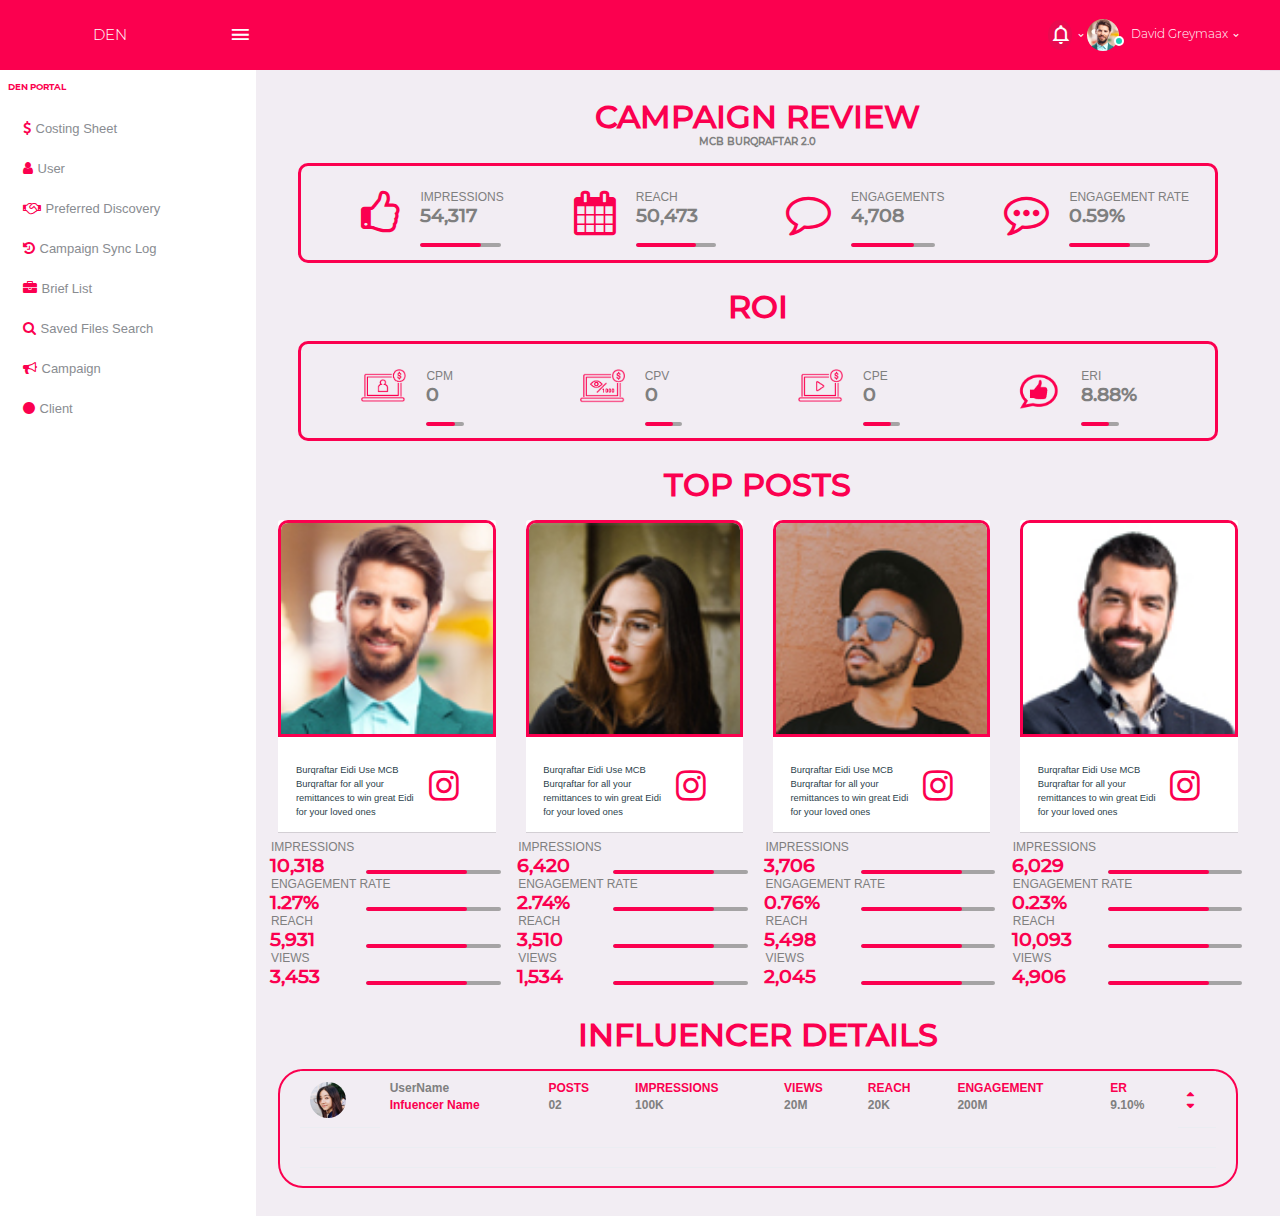
==== commit 70f1a152: "changes" ====
--- a/index.html
+++ b/index.html
@@ -327,8 +327,8 @@
                 <h5 class="card-title">Marco Reus</h5>
                 <div class="col-12 card-style2">
                   <div class="col-11 card-style1">
-                    <p class="card-text card-style">Burqraftar Eidi Use MCB</p>
-                    <p class="card-text card-style">Burqraftar for all your remittances to win great Eidi for your loved
+                    <p class="card-text card-style cardText">Burqraftar Eidi Use MCB</p>
+                    <p class="card-text card-style cardText">Burqraftar for all your remittances to win great Eidi for your loved
                       ones</p>
                   </div>
                   <div class="col-1 card-style3">
@@ -406,8 +406,8 @@
                 <h5 class="card-title">Alex Morgan</h5>
                 <div class="col-12 card-style2">
                   <div class="col-11 card-style1">
-                    <p class="card-text card-style">Burqraftar Eidi Use MCB</p>
-                    <p class="card-text card-style">Burqraftar for all your remittances to win great Eidi for your loved
+                    <p class="card-text card-style cardText">Burqraftar Eidi Use MCB</p>
+                    <p class="card-text card-style cardText">Burqraftar for all your remittances to win great Eidi for your loved
                       ones</p>
                   </div>
                   <div class="col-1 card-style3">
@@ -483,8 +483,8 @@
                 <h5 class="card-title">Chris Andrews</h5>
                 <div class="col-12 card-style2">
                   <div class="col-11 card-style1">
-                    <p class="card-text card-style">Burqraftar Eidi Use MCB</p>
-                    <p class="card-text card-style">Burqraftar for all your remittances to win great Eidi for your loved
+                    <p class="card-text card-style cardText">Burqraftar Eidi Use MCB</p>
+                    <p class="card-text card-style cardText">Burqraftar for all your remittances to win great Eidi for your loved
                       ones</p>
                   </div>
                   <div class="col-1 card-style3">
@@ -560,8 +560,8 @@
                 <h5 class="card-title">Bruce Wayne</h5>
                 <div class="col-12 card-style2">
                   <div class="col-11 card-style1">
-                    <p class="card-text card-style">Burqraftar Eidi Use MCB</p>
-                    <p class="card-text card-style">Burqraftar for all your remittances to win great Eidi for your loved
+                    <p class="card-text card-style cardText">Burqraftar Eidi Use MCB</p>
+                    <p class="card-text card-style cardText">Burqraftar for all your remittances to win great Eidi for your loved
                       ones</p>
                   </div>
                   <div class="col-1 card-style3">
@@ -634,7 +634,7 @@
           </div>
           <!-- </br> -->
           <div class="page-header">
-            <h1 class="row page-title props">
+            <h1 class="row page-title props" style="margin-top: 20px;">
               INFLUENCER DETAILS </h1>
           </div>
 
@@ -643,7 +643,7 @@
 
 
 
-          <div class="col-lg-12">
+          <div class="col-lg-12 borderedTable">
             <div class="panel panel-default">
 
               <div class="panel-body">
@@ -855,7 +855,7 @@
                         </div>
                       </td>
                     </tr>
-                    <div class="row linkSbtnBrdr"></div>
+                    
                     <tr>
                       <td colspan="12" class="hiddenRow">
                         <div class="accordian-body collapse" id="demo1">
--- a/assets/css/styles.css
+++ b/assets/css/styles.css
@@ -4085,10 +4085,10 @@
     color: #198ae3;
     border-color: #198ae3;
     border: 2px solid #198ae3; }
-    .btn-outline-info:hover {
+    /* .btn-outline-info:hover {
       color: #fff;
-      background-color: #198ae3;
-      border-color: #198ae3; }
+      /* background-color: #198ae3;
+      border-color: #198ae3; } */
     .btn-outline-info:focus, .btn-outline-info.focus {
       -webkit-box-shadow: 0 0 0 0.2rem rgba(25, 138, 227, 0.5);
       box-shadow: 0 0 0 0.2rem rgba(25, 138, 227, 0.5); }
@@ -4098,7 +4098,7 @@
     .btn-outline-info:not(:disabled):not(.disabled):active, .btn-outline-info:not(:disabled):not(.disabled).active,
     .show > .btn-outline-info.dropdown-toggle {
       color: #fff;
-      background-color: #198ae3;
+      /* background-color: #198ae3; */
       border-color: #198ae3; }
       .btn-outline-info:not(:disabled):not(.disabled):active:focus, .btn-outline-info:not(:disabled):not(.disabled).active:focus,
       .show > .btn-outline-info.dropdown-toggle:focus {
@@ -11352,8 +11352,8 @@
       border-color: #198ae3; }
   
   .btn-outline-info:hover, .btn-outline-info:focus, .btn-outline-info:active {
-    background: -webkit-gradient(linear, left top, right top, from(#90caf9), color-stop(99%, #047edf));
-    background: linear-gradient(to right, #90caf9, #047edf 99%);
+    /* background: -webkit-gradient(linear, left top, right top, from(#90caf9), color-stop(99%, #047edf));
+    background: linear-gradient(to right, #90caf9, #047edf 99%); */
     color: #000; }
   
   .btn-inverse-warning {
@@ -13252,7 +13252,7 @@
   border-radius: 6px;
   width: 90%;
   margin: 0 auto;
-  padding: 20px;
+  padding: 25px 20px;
 }
 .centerAlign{
   display: flex;
@@ -13373,7 +13373,9 @@
   -moz-box-shadow:    3px 1px 10px 1px #ccc;  /* Firefox 3.5 - 3.6 */
   box-shadow:         3px 1px 10px 1px #ccc;  /* Opera 10.5, IE 9, Firefox 4+, Chrome 6+, iOS 5 */
 }
-
+.cardText{
+  font-size: .94rem;
+}
 .fbprops{
   background: #2a6ac1;
     /* border-radius: 50%;
@@ -13487,7 +13489,7 @@
 .w-40{
   width: 40%;} 
 .instaIcon{
-  color: #fff;
+  color: #FB004F;
   font-size: 35px;}
 .linkSAProps{
   background: #ece7e7;
@@ -13670,6 +13672,13 @@
   margin:10px;}
 .mr-15{
   margin-right: 15px;}
+
+.borderedTable{
+  border-radius: 25px;
+  border: 2px solid #FB004F;
+}
+
+
  /* Breadcrumb Properties */
 
 
@@ -13719,6 +13728,17 @@
     margin: 0 auto 3em;
   }
 }
+@media only screen and (min-width: 360px) {
+  .cd-breadcrumb li.current > *, .cd-multi-steps li.current > * {
+    /* selected step */
+    color: #96c03d;
+  }
+  .no-touch .cd-breadcrumb a:hover, .no-touch .cd-multi-steps a:hover {
+    /* steps already visited */
+    color: #96c03d;
+  }
+}
+
 
 header {
   background: #2c3f4c;
@@ -14225,5 +14245,7 @@
     height: 20px;
     margin-left: 5px;
 }
-
-    +.btn-login {
+  color: #198ae3;
+  border-color: #198ae3;
+  border: 2px solid #198ae3; }